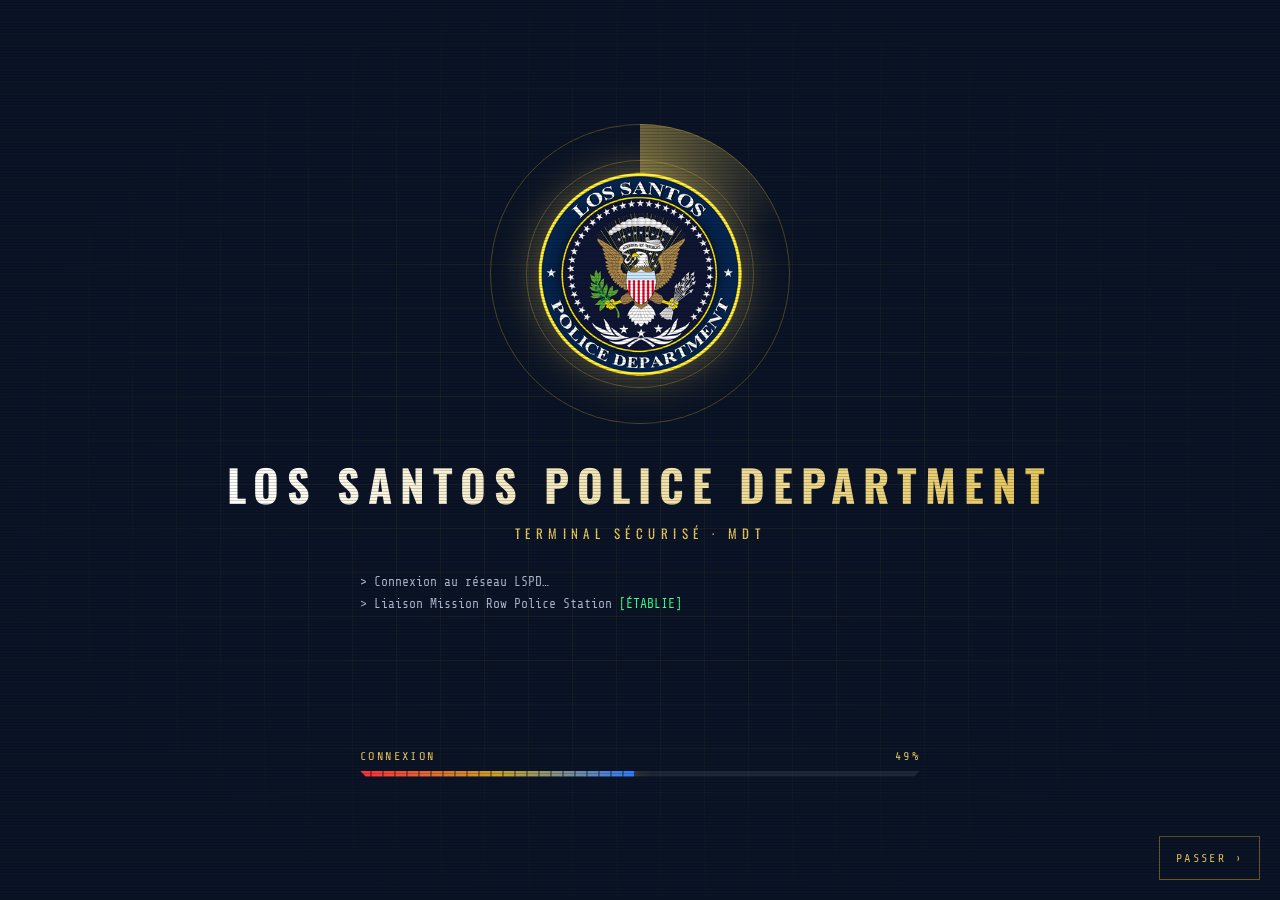
==== index.html @ 1fb8baee "Add files via upload" ====
<!doctype html>
<html lang="fr">
<head>
<meta charset="utf-8">
<meta name="viewport" content="width=device-width, initial-scale=1">
<title>LSPD · Gabriel Hicks</title>
<meta name="description" content="Demande de réintégration au sein du Los Santos Police Department — Gabriel Hicks, matricule 93.">
<link rel="icon" href="[data-uri]">
<link rel="preconnect" href="https://fonts.googleapis.com">
<link rel="preconnect" href="https://fonts.gstatic.com" crossorigin>
<link href="https://fonts.googleapis.com/css2?family=Oswald:wght@400;500;700&family=Share+Tech+Mono&family=Source+Serif+4:wght@400;600&display=swap" rel="stylesheet">
<style>
:root{
  --navy:#0b1426; --navy-2:#14213d; --gold:#c9a227; --gold-2:#e6c75c;
  --red:#ff2d3d; --blue:#2d7bff; --ink:#1c1f26; --paper:#fbfaf6;
  --green:#3dff8a;
}
*{box-sizing:border-box}
html,body{margin:0;height:100%}
body{
  background:var(--navy); color:#e8ecf4; overflow-x:hidden;
  font-family:'Share Tech Mono',ui-monospace,monospace;
}

/* ---------- Gyrophares ---------- */
.lightbar{position:fixed;inset:0;pointer-events:none;z-index:1}
.lightbar::before,.lightbar::after{
  content:"";position:absolute;top:-30vh;width:70vw;height:90vh;border-radius:50%;
  filter:blur(80px);opacity:0;
}
.lightbar::before{left:-25vw;background:var(--red);animation:flashL 1.1s infinite}
.lightbar::after{right:-25vw;background:var(--blue);animation:flashR 1.1s infinite}
@keyframes flashL{0%,8%{opacity:.55}12%,20%{opacity:.05}24%,32%{opacity:.55}36%,100%{opacity:.04}}
@keyframes flashR{0%,48%{opacity:.04}50%,58%{opacity:.55}62%,70%{opacity:.05}74%,82%{opacity:.55}86%,100%{opacity:.04}}
body.ready .lightbar::before,body.ready .lightbar::after{animation-duration:2.6s;filter:blur(120px)}

/* ---------- Grille + scanlines ---------- */
.grid{position:fixed;inset:0;z-index:0;
  background-image:linear-gradient(rgba(201,162,39,.07) 1px,transparent 1px),linear-gradient(90deg,rgba(201,162,39,.07) 1px,transparent 1px);
  background-size:44px 44px;
  mask-image:radial-gradient(ellipse at center,#000 30%,transparent 75%);
  -webkit-mask-image:radial-gradient(ellipse at center,#000 30%,transparent 75%);
}
.scan{position:fixed;inset:0;z-index:50;pointer-events:none;
  background:repeating-linear-gradient(0deg,rgba(0,0,0,.18) 0 1px,transparent 1px 3px);
  mix-blend-mode:multiply}
.scan::after{content:"";position:absolute;left:0;right:0;height:120px;top:-120px;
  background:linear-gradient(180deg,transparent,rgba(230,199,92,.06),transparent);
  animation:sweep 6s linear infinite}
@keyframes sweep{to{top:100%}}

/* ---------- Écran de chargement ---------- */
#loader{position:fixed;inset:0;z-index:10;display:flex;flex-direction:column;align-items:center;justify-content:center;gap:28px;padding:24px;
  transition:opacity .8s ease, transform .8s ease, filter .8s ease}
#loader.out{opacity:0;transform:scale(1.08);filter:blur(8px);pointer-events:none}

.radar{position:relative;width:min(300px,70vw);aspect-ratio:1}
.radar .ring{position:absolute;inset:0;border-radius:50%;border:1px solid rgba(201,162,39,.35)}
.radar .ring:nth-child(2){inset:12%}
.radar .ring:nth-child(3){inset:26%;border-style:dashed;animation:spin 14s linear infinite reverse}
.radar .beam{position:absolute;inset:0;border-radius:50%;
  background:conic-gradient(from 0deg,rgba(230,199,92,.45),rgba(230,199,92,0) 70deg,transparent 360deg);
  animation:spin 2.4s linear infinite}
.radar .ping{position:absolute;inset:18%;border-radius:50%;border:2px solid var(--gold);opacity:0;animation:ping 2.4s ease-out infinite}
.radar img{position:absolute;inset:16%;width:68%;height:68%;object-fit:contain;
  filter:drop-shadow(0 0 22px rgba(230,199,92,.45));animation:breathe 2.4s ease-in-out infinite}
@keyframes spin{to{transform:rotate(360deg)}}
@keyframes ping{0%{transform:scale(.8);opacity:.9}100%{transform:scale(1.5);opacity:0}}
@keyframes breathe{50%{transform:scale(1.04)}}

.title{text-align:center;font-family:Oswald,sans-serif;text-transform:uppercase}
.title h1{margin:0;font-size:clamp(22px,4.4vw,44px);letter-spacing:.18em;font-weight:700;
  background:linear-gradient(90deg,#fff,var(--gold-2),#fff);background-size:200% 100%;
  -webkit-background-clip:text;background-clip:text;color:transparent;animation:shine 3s linear infinite}
.title p{margin:6px 0 0;color:var(--gold-2);letter-spacing:.42em;font-size:clamp(10px,1.6vw,13px)}
@keyframes shine{to{background-position:-200% 0}}

.terminal{width:min(560px,100%);min-height:150px;font-size:13px;line-height:1.7;color:#aab6cc}
.terminal .l{opacity:0;transform:translateX(-6px);animation:lin .3s forwards}
.terminal .ok{color:var(--green)} .terminal .wr{color:var(--gold-2)}
@keyframes lin{to{opacity:1;transform:none}}
.cursor{display:inline-block;width:8px;height:14px;background:var(--gold-2);vertical-align:-2px;animation:blink .9s steps(1) infinite}
@keyframes blink{50%{opacity:0}}

.bar{width:min(560px,100%)}
.bar .meta{display:flex;justify-content:space-between;font-size:12px;letter-spacing:.2em;color:var(--gold-2);margin-bottom:8px}
.bar .track{height:6px;background:rgba(255,255,255,.08);position:relative;overflow:hidden;clip-path:polygon(0 0,100% 0,99% 100%,1% 100%)}
.bar .fill{position:absolute;inset:0 auto 0 0;width:0%;
  background:linear-gradient(90deg,var(--red),var(--gold),var(--blue));box-shadow:0 0 18px var(--gold)}
.bar .fill::after{content:"";position:absolute;inset:0;background:repeating-linear-gradient(90deg,transparent 0 10px,rgba(0,0,0,.35) 10px 12px)}

.granted{position:fixed;inset:0;z-index:20;display:flex;align-items:center;justify-content:center;pointer-events:none;opacity:0}
.granted span{font-family:Oswald,sans-serif;font-weight:700;font-size:clamp(28px,7vw,72px);letter-spacing:.2em;color:var(--green);
  border:3px solid var(--green);padding:.2em .6em;text-shadow:0 0 24px var(--green);box-shadow:0 0 40px rgba(61,255,138,.35),inset 0 0 30px rgba(61,255,138,.2);
  background:rgba(11,20,38,.75)}
.granted.show{animation:grant 1.3s ease forwards}
@keyframes grant{0%{opacity:0;transform:scale(1.4)}15%{opacity:1;transform:scale(1)}20%{opacity:.3}25%,75%{opacity:1}100%{opacity:0;transform:scale(.96)}}

.skip{position:fixed;right:20px;bottom:20px;z-index:30;background:transparent;color:var(--gold-2);border:1px solid rgba(201,162,39,.5);
  font:inherit;font-size:12px;letter-spacing:.2em;padding:10px 16px;cursor:pointer;min-height:44px}
.skip:hover{background:rgba(201,162,39,.12)}
body.ready .skip{display:none}
body.ready .scan{opacity:.15;transition:opacity 1s}

/* ---------- Lettre ---------- */
main{position:relative;z-index:5;min-height:100%;display:none;justify-content:center;padding:56px 16px 72px}
body.ready main{display:flex}
.letter{width:min(794px,100%);background:var(--paper);color:var(--ink);font-family:'Source Serif 4',Georgia,serif;
  box-shadow:0 30px 80px rgba(0,0,0,.6),0 0 0 1px rgba(201,162,39,.4);
  opacity:0;transform:translateY(60px) rotateX(8deg);transform-origin:top center}
body.ready .letter{animation:rise 1.1s cubic-bezier(.2,.8,.2,1) .15s forwards}
@keyframes rise{to{opacity:1;transform:none}}

.head{background:var(--navy-2);color:#fff;padding:24px 40px;display:flex;align-items:center;justify-content:center;gap:24px;
  border-bottom:6px solid var(--gold);position:relative;overflow:hidden;flex-wrap:wrap;text-align:left}
.head::before{content:"";position:absolute;inset:0;background:linear-gradient(110deg,transparent 30%,rgba(230,199,92,.18) 50%,transparent 70%);
  transform:translateX(-100%);animation:gleam 5s ease-in-out 1.4s infinite}
@keyframes gleam{0%{transform:translateX(-100%)}40%,100%{transform:translateX(100%)}}
.head img{width:104px;height:104px;object-fit:contain}
.head h2{margin:0;font-family:Oswald,sans-serif;font-size:clamp(18px,3.4vw,26px);letter-spacing:3px;text-transform:uppercase}
.head small{display:block;margin-top:4px;font-family:Oswald,sans-serif;font-size:13px;letter-spacing:4px;color:var(--gold-2);text-transform:uppercase}

.addr{padding:32px 56px 0;display:flex;justify-content:space-between;gap:24px;flex-wrap:wrap;font-size:13.5px;line-height:1.55}
.addr .r{text-align:right}
.addr b{font-weight:600}
.obj{margin:26px 56px 0;padding:10px 14px;background:#f1ecdb;border-top:2px solid var(--gold);font-size:14.5px}
.obj span{font-family:Oswald,sans-serif;font-weight:700;letter-spacing:1px;text-transform:uppercase;color:var(--navy-2)}
.body{padding:22px 56px 0;font-size:15px;line-height:1.68;text-align:justify}
.body p{margin:0 0 12px;opacity:0;transform:translateY(10px)}
body.ready .body p{animation:lin2 .6s ease forwards}
@keyframes lin2{to{opacity:1;transform:none}}
.sign{padding:20px 56px 32px;display:flex;justify-content:flex-end}
.sign div{display:flex;flex-direction:column;align-items:flex-end;gap:4px;font-size:14px}
.sign .line{width:220px;height:40px;border-bottom:1px solid var(--ink)}
.sign .sig{font-family:'Source Serif 4',serif;font-style:italic;font-size:26px;color:var(--navy-2);margin-top:-36px;height:36px;
  clip-path:inset(0 100% 0 0)}
body.ready .sign .sig{animation:write 1.6s ease 3.2s forwards}
@keyframes write{to{clip-path:inset(0 0 0 0)}}
.sign em{font-style:normal;font-size:12.5px;color:#4a4f5a}
.foot{background:var(--navy-2);color:var(--gold-2);padding:12px;text-align:center;font-family:Oswald,sans-serif;font-size:12px;letter-spacing:4px;text-transform:uppercase}

.replay{position:fixed;left:20px;bottom:20px;z-index:30;display:none;background:rgba(11,20,38,.8);color:var(--gold-2);border:1px solid rgba(201,162,39,.5);
  font:inherit;font-size:12px;letter-spacing:.2em;padding:10px 16px;cursor:pointer;min-height:44px}
body.ready .replay{display:block}
.replay:hover{background:rgba(201,162,39,.12)}

@media (max-width:600px){
  .addr,.body{padding-left:22px;padding-right:22px}
  .obj{margin-left:22px;margin-right:22px}
  .sign{padding:20px 22px 28px}
  .addr .r{text-align:left}
  .body{text-align:left}
}
@media print{
  .lightbar,.grid,.scan,#loader,.granted,.skip,.replay{display:none!important}
  body{background:#fff} main{display:flex!important;padding:0}
  .letter{opacity:1!important;transform:none!important;box-shadow:none;animation:none!important}
  .body p{opacity:1!important;transform:none!important}
  .sign .sig{clip-path:none!important}
}
@media (prefers-reduced-motion:reduce){
  *,*::before,*::after{animation-duration:.01ms!important;animation-iteration-count:1!important;transition:none!important}
}
</style>
</head>
<body>
<div class="grid" aria-hidden="true"></div>
<div class="lightbar" aria-hidden="true"></div>
<div class="scan" aria-hidden="true"></div>

<section id="loader" aria-label="Chargement">
  <div class="radar" aria-hidden="true">
    <div class="ring"></div><div class="ring"></div><div class="ring"></div>
    <div class="beam"></div><div class="ping"></div>
    <img src="[data-uri]" alt="">
  </div>
  <div class="title">
    <h1>Los Santos Police Department</h1>
    <p>Terminal sécurisé · MDT</p>
  </div>
  <div class="terminal" id="term" aria-live="polite"></div>
  <div class="bar">
    <div class="meta"><span id="stage">INITIALISATION</span><span id="pct">0%</span></div>
    <div class="track"><div class="fill" id="fill"></div></div>
  </div>
</section>

<div class="granted" id="granted" aria-hidden="true"><span>ACCÈS AUTORISÉ</span></div>
<button class="skip" id="skip" type="button">PASSER ›</button>
<button class="replay" id="replay" type="button">↻ REJOUER</button>

<main>
  <article class="letter">
    <header class="head">
      <img src="[data-uri]" alt="Logo du LSPD">
      <div>
        <h2>Los Santos Police Department</h2>
        <small>Demande de réintégration · Service actif</small>
      </div>
    </header>

    <div class="addr">
      <div>
        <b>Ex-Lieutenant Gabriel Hicks</b><br>
        Los Santos Police Department<br>
        Matricule : 93
      </div>
      <div class="r">
        <b>À l'attention du Chief 75</b><br>
        et du Commandement du LSPD<br>
        Mission Row Police Station<br>
        Los Santos, le 26 octobre 2026
      </div>
    </div>

    <div class="obj"><span>Objet :</span> Demande de réintégration au sein du Los Santos Police Department</div>

    <div class="body">
      <p>Monsieur le Chief,</p>
      <p>Par la présente, je sollicite ma réintégration au sein du Los Santos Police Department afin de reprendre du service actif.</p>
      <p>Avant de rejoindre la San Andreas Highway Patrol, j'ai servi au LSPD aux côtés de l'ancien Commander 92 Tony Bertuccelli, lui aussi ancien agent de vos rangs, et de l'Ex-Lieutenant et actuel Sergent-Chef 71 Alex Viren. Nous formions alors un sacré trio sur le terrain, et c'est au sein de cette maison que j'ai appris les fondamentaux du métier : la rigueur, la discipline et le sens du service envers les citoyens de Los Santos.</p>
      <p>J'ai ensuite poursuivi ma carrière à la SAHP, où j'ai occupé le grade de First-Sergeant, puis celui de Lieutenant. Vous-même Chief, ainsi que le Capitaine 42, m'avez connu à ces deux postes et avez pu constater mon engagement, ma loyauté et ma manière de servir.</p>
      <p>Aujourd'hui, je souhaite retrouver ma place au sein du LSPD. Je ne demande pas à rejoindre les Haut-Gradés ni la Supervision. J'estime en revanche avoir conservé les connaissances et l'expérience d'un Officer III, ou à défaut d'un Officer II. Je laisse bien entendu au Commandement le soin d'en juger, que ce soit par le biais d'un entretien si vous le souhaitez, ou simplement à travers la présente lettre.</p>
      <p>Je me tiens à votre entière disposition pour toute rencontre ou évaluation, et suis prêt à reprendre le service dès que vous le jugerez opportun.</p>
      <p>Je vous prie d'agréer, Monsieur le Chief, l'expression de mon profond respect.</p>
    </div>

    <div class="sign"><div>
      <span class="line"></span>
      <span class="sig">Gabriel Hicks</span>
      <b>Gabriel Hicks</b>
      <em>Ex-Agent du Los Santos Police Department</em>
    </div></div>

    <footer class="foot">Obey &amp; Survive</footer>
  </article>
</main>

<script>
(function(){
  var lines = [
    ['> Connexion au réseau LSPD…',''],
    ['> Liaison Mission Row Police Station','ok','ÉTABLIE'],
    ['> Identification : HICKS, Gabriel',''],
    ['> Matricule 93','ok','RECONNU'],
    ['> Dossier SAHP — Lieutenant (ex.)','wr','TRANSFÉRÉ'],
    ['> Vérification habilitation Officer II / III','ok','VALIDÉE'],
    ['> Déchiffrement de la demande de réintégration…','']
  ];
  var stages = ['INITIALISATION','CONNEXION','AUTHENTIFICATION','VÉRIFICATION','TRANSFERT DOSSIER','HABILITATION','DÉCHIFFREMENT'];
  var term = document.getElementById('term'), fill = document.getElementById('fill'),
      pct = document.getElementById('pct'), stage = document.getElementById('stage'),
      granted = document.getElementById('granted'), loader = document.getElementById('loader');
  var timers = [], done = false, total = 5200;

  function reveal(){
    if(done) return; done = true;
    timers.forEach(clearTimeout); timers = [];
    fill.style.width = '100%'; pct.textContent = '100%'; stage.textContent = 'TERMINÉ';
    granted.classList.add('show');
    setTimeout(function(){ loader.classList.add('out'); document.body.classList.add('ready');
      var ps = document.querySelectorAll('.body p');
      for(var i=0;i<ps.length;i++) ps[i].style.animationDelay = (1.1 + i*0.22)+'s';
    }, 900);
  }

  function run(){
    done = false; term.innerHTML = ''; fill.style.width = '0%';
    granted.classList.remove('show'); loader.classList.remove('out'); document.body.classList.remove('ready');
    var step = total / (lines.length + 1);
    lines.forEach(function(l,i){
      timers.push(setTimeout(function(){
        var d = document.createElement('div'); d.className = 'l';
        d.textContent = l[0] + (l[2] ? ' ' : '');
        if(l[2]){ var s = document.createElement('span'); s.className = l[1]; s.textContent = '[' + l[2] + ']'; d.appendChild(s); }
        term.appendChild(d); stage.textContent = stages[i];
      }, 250 + i*step));
    });
    var start = performance.now();
    (function tick(now){
      if(done) return;
      var p = Math.min(1,(now-start)/total), e = 1 - Math.pow(1-p,2.2);
      var v = Math.floor(e*100);
      fill.style.width = v + '%'; pct.textContent = v + '%';
      if(p < 1) requestAnimationFrame(tick); else reveal();
    })(start);
  }

  document.getElementById('skip').addEventListener('click', reveal);
  document.getElementById('replay').addEventListener('click', function(){ window.scrollTo(0,0); run(); });
  if(window.matchMedia && window.matchMedia('(prefers-reduced-motion: reduce)').matches){ total = 800; }
  run();
})();
</script>
</body>
</html>
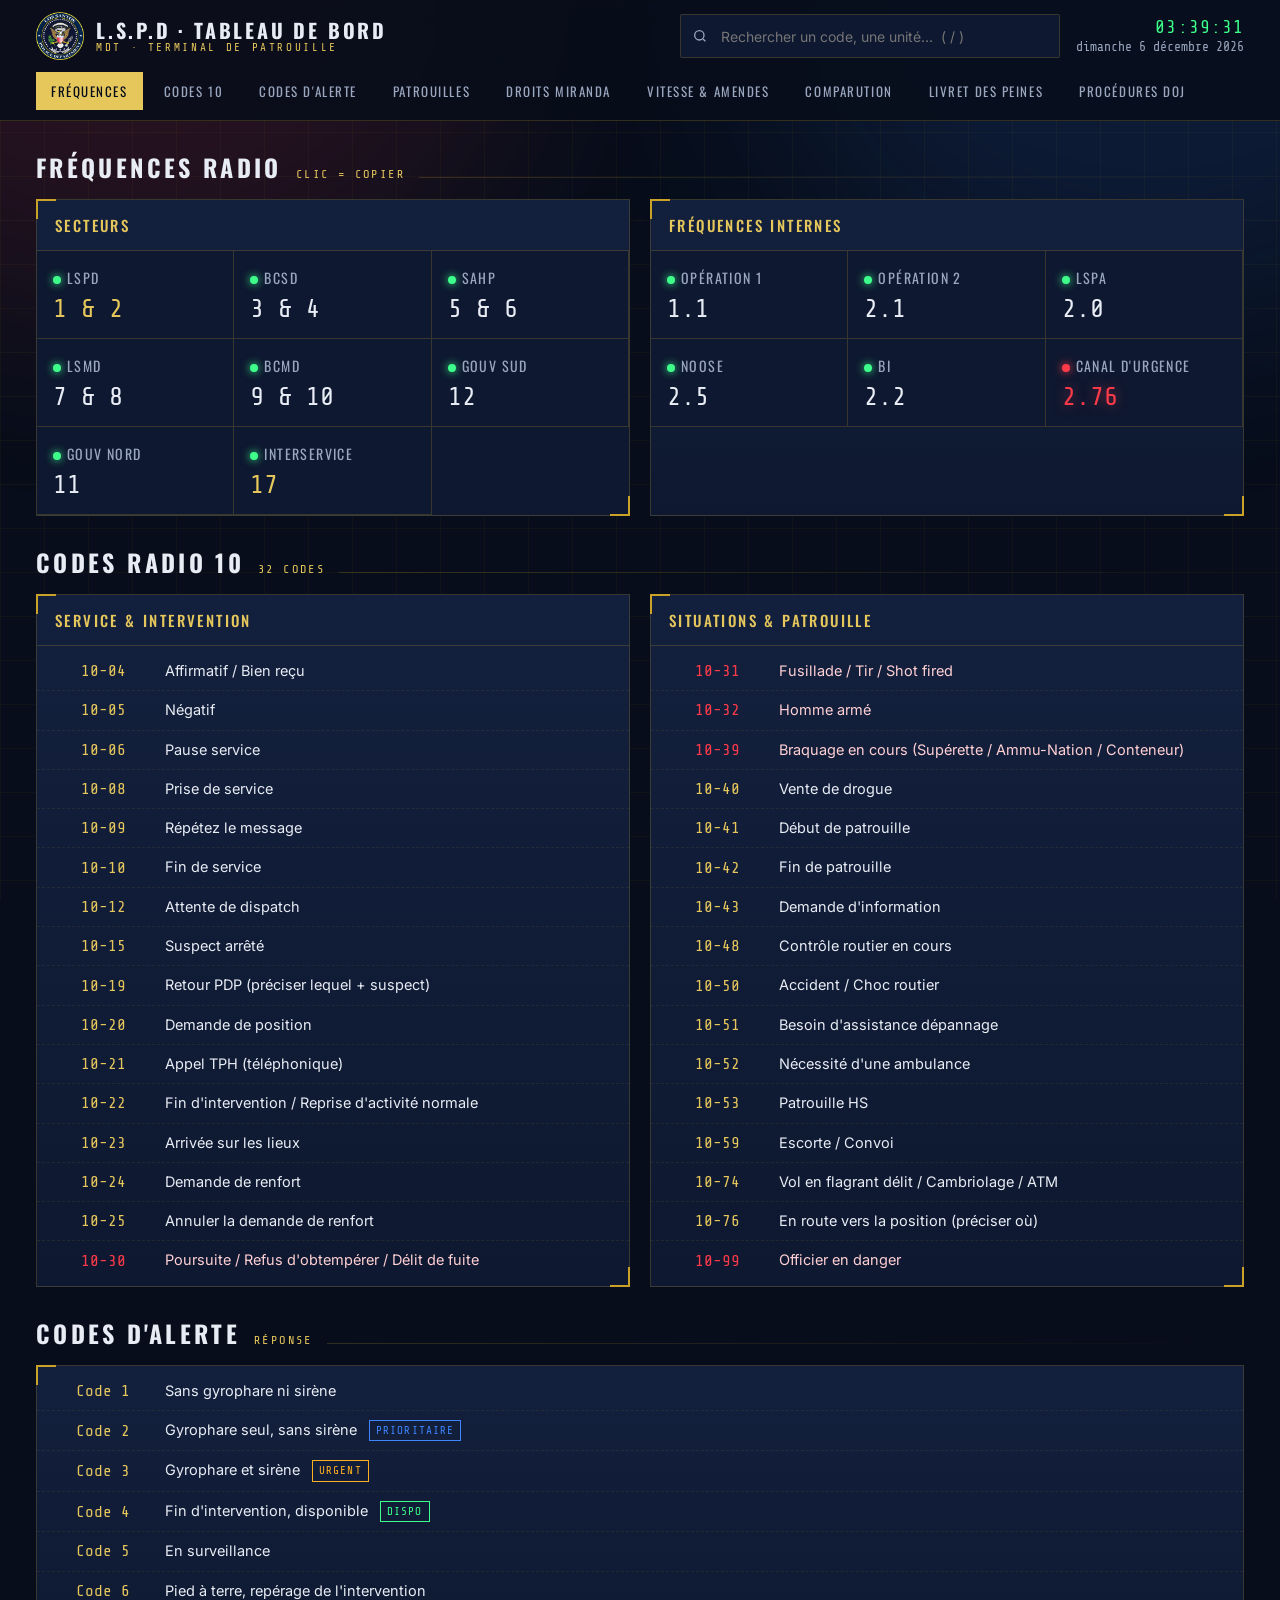
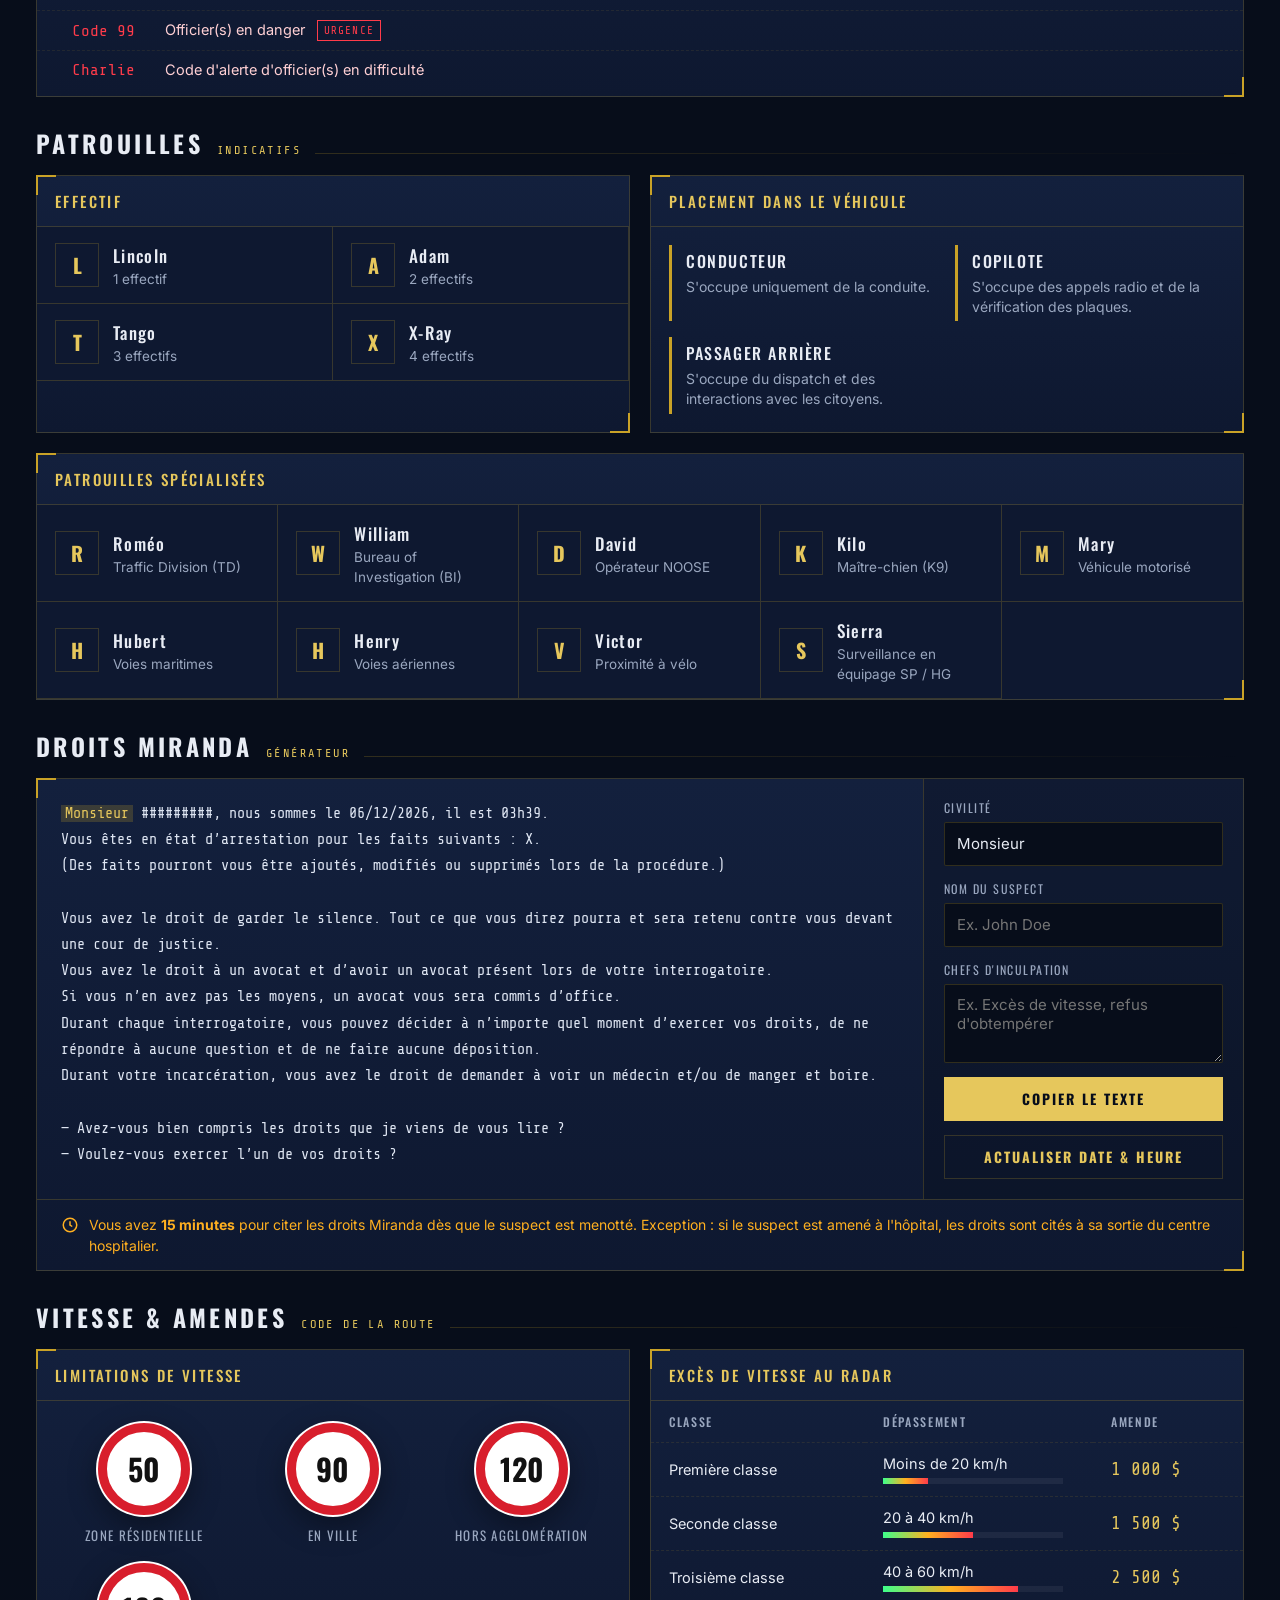
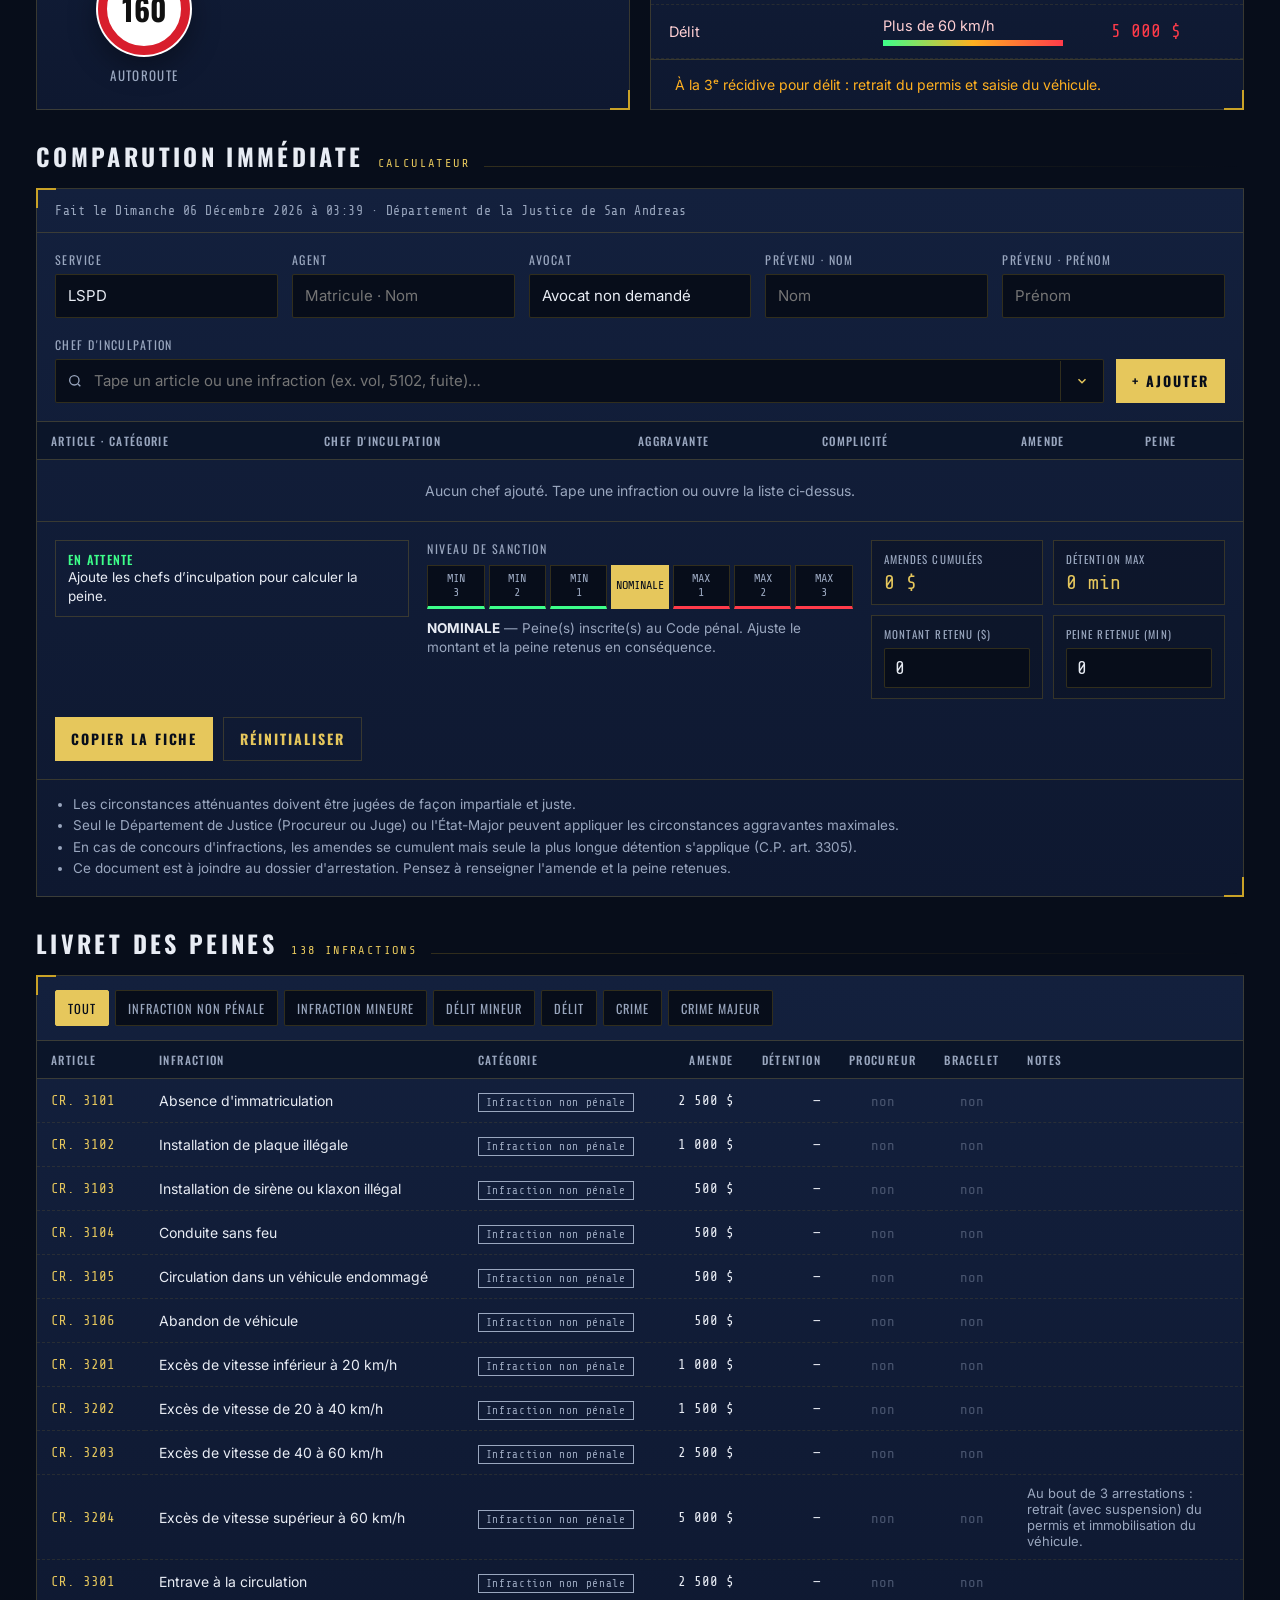
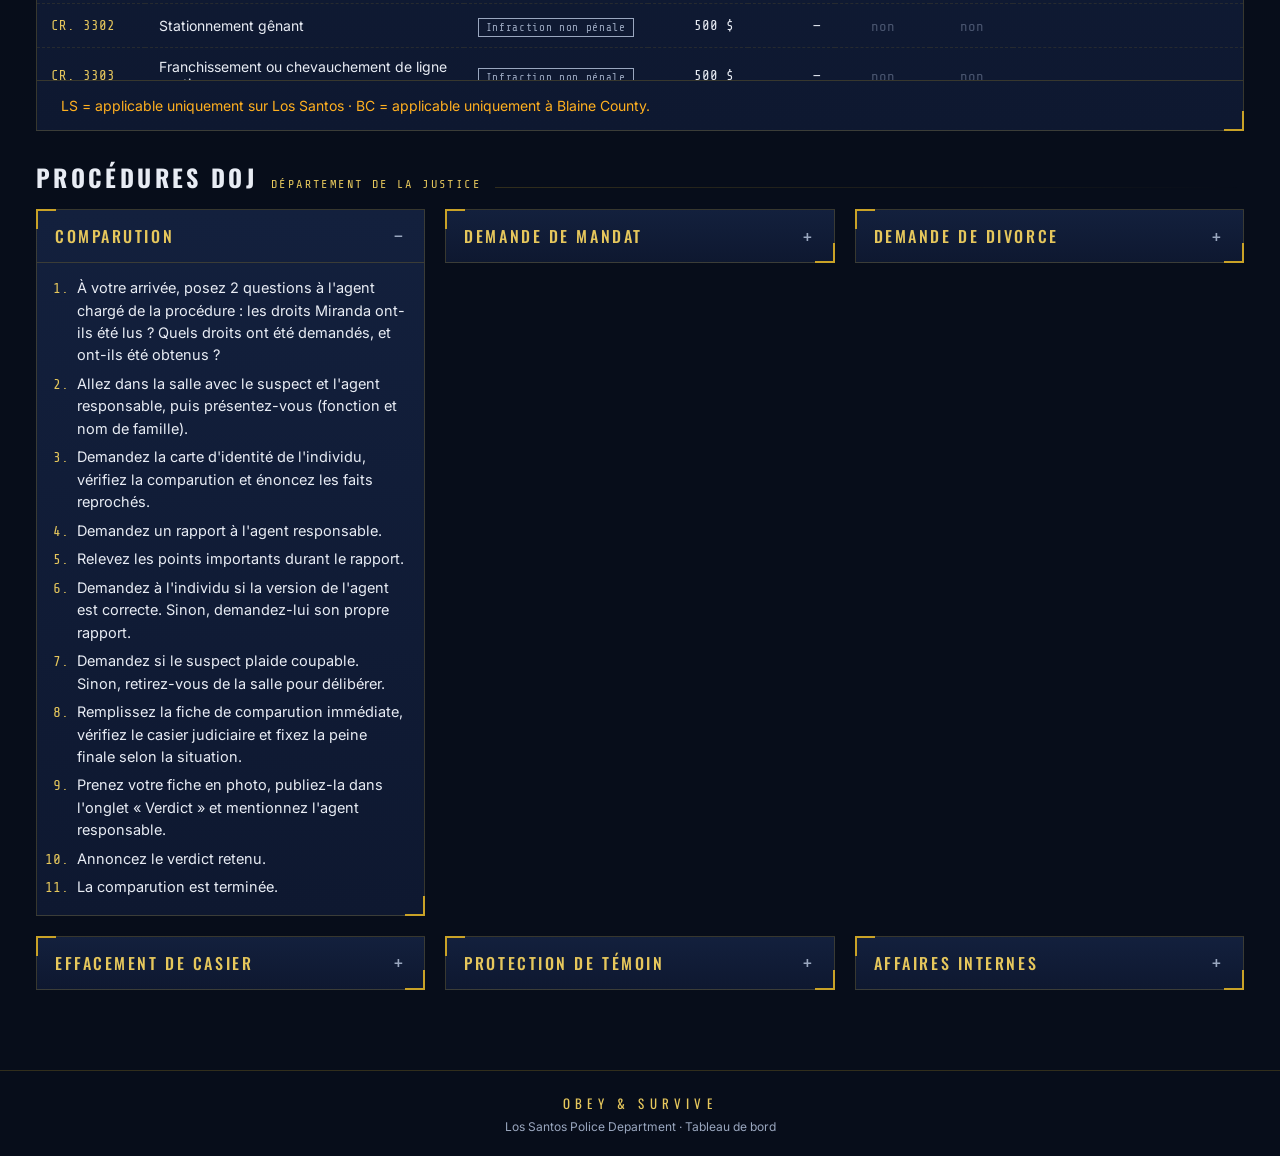
==== commit 96454ea7: "Add files via upload" ====
--- a/index.html
+++ b/index.html
@@ -3,293 +3,1090 @@
 <head>
 <meta charset="utf-8">
 <meta name="viewport" content="width=device-width, initial-scale=1">
-<title>LSPD · Gabriel Hicks</title>
-<meta name="description" content="Demande de réintégration au sein du Los Santos Police Department — Gabriel Hicks, matricule 93.">
+<title>L.S.P.D · Tableau de bord</title>
+<meta name="description" content="Tableau de bord du Los Santos Police Department : fréquences, codes radio, patrouilles, droits Miranda et barème routier.">
 <link rel="icon" href="[data-uri]">
 <link rel="preconnect" href="https://fonts.googleapis.com">
 <link rel="preconnect" href="https://fonts.gstatic.com" crossorigin>
-<link href="https://fonts.googleapis.com/css2?family=Oswald:wght@400;500;700&family=Share+Tech+Mono&family=Source+Serif+4:wght@400;600&display=swap" rel="stylesheet">
+<link href="https://fonts.googleapis.com/css2?family=Oswald:wght@400;500;700&family=Share+Tech+Mono&family=Inter:wght@400;500;600&display=swap" rel="stylesheet">
 <style>
 :root{
-  --navy:#0b1426; --navy-2:#14213d; --gold:#c9a227; --gold-2:#e6c75c;
-  --red:#ff2d3d; --blue:#2d7bff; --ink:#1c1f26; --paper:#fbfaf6;
-  --green:#3dff8a;
+  --bg:#070d1a; --panel:#0e1830; --panel-2:#13203d; --line:rgba(201,162,39,.22);
+  --gold:#c9a227; --gold-2:#e6c75c; --text:#e8ecf4; --muted:#9aa7bf;
+  --red:#ff3b4a; --blue:#3d86ff; --green:#3dff8a; --amber:#ffb020;
 }
 *{box-sizing:border-box}
-html,body{margin:0;height:100%}
-body{
-  background:var(--navy); color:#e8ecf4; overflow-x:hidden;
-  font-family:'Share Tech Mono',ui-monospace,monospace;
-}
-
-/* ---------- Gyrophares ---------- */
-.lightbar{position:fixed;inset:0;pointer-events:none;z-index:1}
-.lightbar::before,.lightbar::after{
-  content:"";position:absolute;top:-30vh;width:70vw;height:90vh;border-radius:50%;
-  filter:blur(80px);opacity:0;
-}
-.lightbar::before{left:-25vw;background:var(--red);animation:flashL 1.1s infinite}
-.lightbar::after{right:-25vw;background:var(--blue);animation:flashR 1.1s infinite}
-@keyframes flashL{0%,8%{opacity:.55}12%,20%{opacity:.05}24%,32%{opacity:.55}36%,100%{opacity:.04}}
-@keyframes flashR{0%,48%{opacity:.04}50%,58%{opacity:.55}62%,70%{opacity:.05}74%,82%{opacity:.55}86%,100%{opacity:.04}}
-body.ready .lightbar::before,body.ready .lightbar::after{animation-duration:2.6s;filter:blur(120px)}
-
-/* ---------- Grille + scanlines ---------- */
-.grid{position:fixed;inset:0;z-index:0;
-  background-image:linear-gradient(rgba(201,162,39,.07) 1px,transparent 1px),linear-gradient(90deg,rgba(201,162,39,.07) 1px,transparent 1px);
-  background-size:44px 44px;
-  mask-image:radial-gradient(ellipse at center,#000 30%,transparent 75%);
-  -webkit-mask-image:radial-gradient(ellipse at center,#000 30%,transparent 75%);
-}
-.scan{position:fixed;inset:0;z-index:50;pointer-events:none;
-  background:repeating-linear-gradient(0deg,rgba(0,0,0,.18) 0 1px,transparent 1px 3px);
-  mix-blend-mode:multiply}
-.scan::after{content:"";position:absolute;left:0;right:0;height:120px;top:-120px;
-  background:linear-gradient(180deg,transparent,rgba(230,199,92,.06),transparent);
-  animation:sweep 6s linear infinite}
-@keyframes sweep{to{top:100%}}
-
-/* ---------- Écran de chargement ---------- */
-#loader{position:fixed;inset:0;z-index:10;display:flex;flex-direction:column;align-items:center;justify-content:center;gap:28px;padding:24px;
-  transition:opacity .8s ease, transform .8s ease, filter .8s ease}
-#loader.out{opacity:0;transform:scale(1.08);filter:blur(8px);pointer-events:none}
-
-.radar{position:relative;width:min(300px,70vw);aspect-ratio:1}
-.radar .ring{position:absolute;inset:0;border-radius:50%;border:1px solid rgba(201,162,39,.35)}
-.radar .ring:nth-child(2){inset:12%}
-.radar .ring:nth-child(3){inset:26%;border-style:dashed;animation:spin 14s linear infinite reverse}
-.radar .beam{position:absolute;inset:0;border-radius:50%;
-  background:conic-gradient(from 0deg,rgba(230,199,92,.45),rgba(230,199,92,0) 70deg,transparent 360deg);
-  animation:spin 2.4s linear infinite}
-.radar .ping{position:absolute;inset:18%;border-radius:50%;border:2px solid var(--gold);opacity:0;animation:ping 2.4s ease-out infinite}
-.radar img{position:absolute;inset:16%;width:68%;height:68%;object-fit:contain;
-  filter:drop-shadow(0 0 22px rgba(230,199,92,.45));animation:breathe 2.4s ease-in-out infinite}
+html{scroll-behavior:smooth;scroll-padding-top:150px}
+body{margin:0;background:var(--bg);color:var(--text);font-family:Inter,system-ui,sans-serif;overflow-x:hidden}
+body::before{content:"";position:fixed;inset:0;z-index:-2;
+  background-image:linear-gradient(rgba(201,162,39,.05) 1px,transparent 1px),linear-gradient(90deg,rgba(201,162,39,.05) 1px,transparent 1px);
+  background-size:44px 44px}
+.glow{position:fixed;inset:0;z-index:-1;pointer-events:none}
+.glow::before,.glow::after{content:"";position:absolute;top:-35vh;width:60vw;height:70vh;border-radius:50%;filter:blur(110px);opacity:.12}
+.glow::before{left:-20vw;background:var(--red);animation:pulseL 2.6s infinite}
+.glow::after{right:-20vw;background:var(--blue);animation:pulseR 2.6s infinite}
+@keyframes pulseL{0%,40%{opacity:.2}50%,100%{opacity:.05}}
+@keyframes pulseR{0%,40%{opacity:.05}50%,100%{opacity:.2}}
+.mono{font-family:'Share Tech Mono',ui-monospace,monospace}
+
+/* Loader */
+#boot{position:fixed;inset:0;z-index:100;background:var(--bg);display:flex;flex-direction:column;align-items:center;justify-content:center;gap:22px;transition:opacity .7s,filter .7s}
+#boot.out{opacity:0;filter:blur(8px);pointer-events:none}
+.radar{position:relative;width:min(220px,55vw);aspect-ratio:1}
+.radar i{position:absolute;inset:0;border-radius:50%;border:1px solid rgba(201,162,39,.35)}
+.radar i:nth-child(2){inset:14%;border-style:dashed;animation:spin 10s linear infinite reverse}
+.radar b{position:absolute;inset:0;border-radius:50%;background:conic-gradient(rgba(230,199,92,.45),transparent 70deg);animation:spin 1.8s linear infinite}
+.radar img{position:absolute;inset:15%;width:70%;height:70%;object-fit:contain;filter:drop-shadow(0 0 20px rgba(230,199,92,.5))}
 @keyframes spin{to{transform:rotate(360deg)}}
-@keyframes ping{0%{transform:scale(.8);opacity:.9}100%{transform:scale(1.5);opacity:0}}
-@keyframes breathe{50%{transform:scale(1.04)}}
-
-.title{text-align:center;font-family:Oswald,sans-serif;text-transform:uppercase}
-.title h1{margin:0;font-size:clamp(22px,4.4vw,44px);letter-spacing:.18em;font-weight:700;
-  background:linear-gradient(90deg,#fff,var(--gold-2),#fff);background-size:200% 100%;
-  -webkit-background-clip:text;background-clip:text;color:transparent;animation:shine 3s linear infinite}
-.title p{margin:6px 0 0;color:var(--gold-2);letter-spacing:.42em;font-size:clamp(10px,1.6vw,13px)}
-@keyframes shine{to{background-position:-200% 0}}
-
-.terminal{width:min(560px,100%);min-height:150px;font-size:13px;line-height:1.7;color:#aab6cc}
-.terminal .l{opacity:0;transform:translateX(-6px);animation:lin .3s forwards}
-.terminal .ok{color:var(--green)} .terminal .wr{color:var(--gold-2)}
-@keyframes lin{to{opacity:1;transform:none}}
-.cursor{display:inline-block;width:8px;height:14px;background:var(--gold-2);vertical-align:-2px;animation:blink .9s steps(1) infinite}
-@keyframes blink{50%{opacity:0}}
-
-.bar{width:min(560px,100%)}
-.bar .meta{display:flex;justify-content:space-between;font-size:12px;letter-spacing:.2em;color:var(--gold-2);margin-bottom:8px}
-.bar .track{height:6px;background:rgba(255,255,255,.08);position:relative;overflow:hidden;clip-path:polygon(0 0,100% 0,99% 100%,1% 100%)}
-.bar .fill{position:absolute;inset:0 auto 0 0;width:0%;
-  background:linear-gradient(90deg,var(--red),var(--gold),var(--blue));box-shadow:0 0 18px var(--gold)}
-.bar .fill::after{content:"";position:absolute;inset:0;background:repeating-linear-gradient(90deg,transparent 0 10px,rgba(0,0,0,.35) 10px 12px)}
-
-.granted{position:fixed;inset:0;z-index:20;display:flex;align-items:center;justify-content:center;pointer-events:none;opacity:0}
-.granted span{font-family:Oswald,sans-serif;font-weight:700;font-size:clamp(28px,7vw,72px);letter-spacing:.2em;color:var(--green);
-  border:3px solid var(--green);padding:.2em .6em;text-shadow:0 0 24px var(--green);box-shadow:0 0 40px rgba(61,255,138,.35),inset 0 0 30px rgba(61,255,138,.2);
-  background:rgba(11,20,38,.75)}
-.granted.show{animation:grant 1.3s ease forwards}
-@keyframes grant{0%{opacity:0;transform:scale(1.4)}15%{opacity:1;transform:scale(1)}20%{opacity:.3}25%,75%{opacity:1}100%{opacity:0;transform:scale(.96)}}
-
-.skip{position:fixed;right:20px;bottom:20px;z-index:30;background:transparent;color:var(--gold-2);border:1px solid rgba(201,162,39,.5);
-  font:inherit;font-size:12px;letter-spacing:.2em;padding:10px 16px;cursor:pointer;min-height:44px}
-.skip:hover{background:rgba(201,162,39,.12)}
-body.ready .skip{display:none}
-body.ready .scan{opacity:.15;transition:opacity 1s}
-
-/* ---------- Lettre ---------- */
-main{position:relative;z-index:5;min-height:100%;display:none;justify-content:center;padding:56px 16px 72px}
-body.ready main{display:flex}
-.letter{width:min(794px,100%);background:var(--paper);color:var(--ink);font-family:'Source Serif 4',Georgia,serif;
-  box-shadow:0 30px 80px rgba(0,0,0,.6),0 0 0 1px rgba(201,162,39,.4);
-  opacity:0;transform:translateY(60px) rotateX(8deg);transform-origin:top center}
-body.ready .letter{animation:rise 1.1s cubic-bezier(.2,.8,.2,1) .15s forwards}
-@keyframes rise{to{opacity:1;transform:none}}
-
-.head{background:var(--navy-2);color:#fff;padding:24px 40px;display:flex;align-items:center;justify-content:center;gap:24px;
-  border-bottom:6px solid var(--gold);position:relative;overflow:hidden;flex-wrap:wrap;text-align:left}
-.head::before{content:"";position:absolute;inset:0;background:linear-gradient(110deg,transparent 30%,rgba(230,199,92,.18) 50%,transparent 70%);
-  transform:translateX(-100%);animation:gleam 5s ease-in-out 1.4s infinite}
-@keyframes gleam{0%{transform:translateX(-100%)}40%,100%{transform:translateX(100%)}}
-.head img{width:104px;height:104px;object-fit:contain}
-.head h2{margin:0;font-family:Oswald,sans-serif;font-size:clamp(18px,3.4vw,26px);letter-spacing:3px;text-transform:uppercase}
-.head small{display:block;margin-top:4px;font-family:Oswald,sans-serif;font-size:13px;letter-spacing:4px;color:var(--gold-2);text-transform:uppercase}
-
-.addr{padding:32px 56px 0;display:flex;justify-content:space-between;gap:24px;flex-wrap:wrap;font-size:13.5px;line-height:1.55}
-.addr .r{text-align:right}
-.addr b{font-weight:600}
-.obj{margin:26px 56px 0;padding:10px 14px;background:#f1ecdb;border-top:2px solid var(--gold);font-size:14.5px}
-.obj span{font-family:Oswald,sans-serif;font-weight:700;letter-spacing:1px;text-transform:uppercase;color:var(--navy-2)}
-.body{padding:22px 56px 0;font-size:15px;line-height:1.68;text-align:justify}
-.body p{margin:0 0 12px;opacity:0;transform:translateY(10px)}
-body.ready .body p{animation:lin2 .6s ease forwards}
-@keyframes lin2{to{opacity:1;transform:none}}
-.sign{padding:20px 56px 32px;display:flex;justify-content:flex-end}
-.sign div{display:flex;flex-direction:column;align-items:flex-end;gap:4px;font-size:14px}
-.sign .line{width:220px;height:40px;border-bottom:1px solid var(--ink)}
-.sign .sig{font-family:'Source Serif 4',serif;font-style:italic;font-size:26px;color:var(--navy-2);margin-top:-36px;height:36px;
-  clip-path:inset(0 100% 0 0)}
-body.ready .sign .sig{animation:write 1.6s ease 3.2s forwards}
-@keyframes write{to{clip-path:inset(0 0 0 0)}}
-.sign em{font-style:normal;font-size:12.5px;color:#4a4f5a}
-.foot{background:var(--navy-2);color:var(--gold-2);padding:12px;text-align:center;font-family:Oswald,sans-serif;font-size:12px;letter-spacing:4px;text-transform:uppercase}
-
-.replay{position:fixed;left:20px;bottom:20px;z-index:30;display:none;background:rgba(11,20,38,.8);color:var(--gold-2);border:1px solid rgba(201,162,39,.5);
-  font:inherit;font-size:12px;letter-spacing:.2em;padding:10px 16px;cursor:pointer;min-height:44px}
-body.ready .replay{display:block}
-.replay:hover{background:rgba(201,162,39,.12)}
+#boot .msg{font-family:'Share Tech Mono',monospace;color:var(--gold-2);letter-spacing:.3em;font-size:13px}
+#boot .track{width:min(360px,80vw);height:4px;background:rgba(255,255,255,.08);overflow:hidden}
+#boot .fill{height:100%;width:0;background:linear-gradient(90deg,var(--red),var(--gold),var(--blue));box-shadow:0 0 14px var(--gold);animation:load 1.6s ease-out forwards}
+@keyframes load{to{width:100%}}
+
+/* Header */
+header.top{position:sticky;top:0;z-index:20;background:rgba(7,13,26,.86);backdrop-filter:blur(12px);-webkit-backdrop-filter:blur(12px);border-bottom:1px solid var(--line)}
+.bar{max-width:1240px;margin:0 auto;padding:12px 16px;display:flex;align-items:center;gap:16px;flex-wrap:wrap}
+.brand{display:flex;align-items:center;gap:12px;text-decoration:none;color:var(--text);margin-right:auto}
+.brand img{width:48px;height:48px;object-fit:contain}
+.brand h1{margin:0;font-family:Oswald,sans-serif;font-size:20px;letter-spacing:.14em;text-transform:uppercase;line-height:1.1}
+.brand small{display:block;font-family:'Share Tech Mono',monospace;color:var(--gold-2);font-size:11px;letter-spacing:.24em}
+.clock{font-family:'Share Tech Mono',monospace;color:var(--muted);font-size:13px;text-align:right;line-height:1.3}
+.clock strong{color:var(--green);font-size:18px;font-weight:400;letter-spacing:.06em}
+.search{position:relative;flex:1 1 260px;max-width:380px}
+.search input{width:100%;min-height:44px;padding:10px 14px 10px 40px;background:var(--panel);border:1px solid var(--line);color:var(--text);font:inherit;font-size:14px;border-radius:2px;outline:none}
+.search input:focus{border-color:var(--gold);box-shadow:0 0 0 3px rgba(201,162,39,.18)}
+.search svg{position:absolute;left:12px;top:50%;transform:translateY(-50%);color:var(--muted)}
+nav.tabs{max-width:1240px;margin:0 auto;padding:0 16px 10px;display:flex;gap:6px;overflow-x:auto;scrollbar-width:none}
+nav.tabs::-webkit-scrollbar{display:none}
+nav.tabs a{flex:none;font-family:Oswald,sans-serif;text-transform:uppercase;letter-spacing:.12em;font-size:13px;color:var(--muted);text-decoration:none;padding:8px 14px;border:1px solid transparent;min-height:36px;display:flex;align-items:center}
+nav.tabs a:hover{color:var(--text);border-color:var(--line)}
+nav.tabs a.on{color:var(--bg);background:var(--gold-2)}
+
+main{max-width:1240px;margin:0 auto;padding:28px 16px 80px;display:grid;gap:28px}
+section{scroll-margin-top:150px}
+.sec-h{display:flex;align-items:baseline;gap:14px;margin:0 0 14px}
+.sec-h h2{margin:0;font-family:Oswald,sans-serif;font-size:24px;letter-spacing:.14em;text-transform:uppercase}
+.sec-h span{font-family:'Share Tech Mono',monospace;color:var(--gold-2);font-size:12px;letter-spacing:.2em}
+.sec-h::after{content:"";flex:1;height:1px;background:linear-gradient(90deg,var(--line),transparent)}
+
+.panel{background:linear-gradient(180deg,var(--panel-2),var(--panel));border:1px solid var(--line);position:relative}
+.panel::before{content:"";position:absolute;top:-1px;left:-1px;width:18px;height:18px;border-top:2px solid var(--gold);border-left:2px solid var(--gold)}
+.panel::after{content:"";position:absolute;bottom:-1px;right:-1px;width:18px;height:18px;border-bottom:2px solid var(--gold);border-right:2px solid var(--gold)}
+.panel h3{margin:0;padding:14px 18px;font-family:Oswald,sans-serif;font-weight:500;font-size:15px;letter-spacing:.16em;text-transform:uppercase;color:var(--gold-2);border-bottom:1px solid var(--line)}
+.grid2{display:grid;grid-template-columns:repeat(auto-fit,minmax(min(100%,380px),1fr));gap:20px}
+
+/* Frequencies */
+.freqs{display:grid;grid-template-columns:repeat(auto-fill,minmax(150px,1fr));gap:0;background:var(--panel)}
+.freq{box-shadow:inset -1px -1px 0 var(--line);background:var(--panel);padding:16px;display:flex;flex-direction:column;gap:6px;cursor:pointer;border:0;color:inherit;text-align:left;font:inherit;transition:background .2s}
+.freq:hover{background:#18284b}
+.freq .n{font-family:Oswald,sans-serif;letter-spacing:.1em;text-transform:uppercase;font-size:14px;color:var(--muted)}
+.freq .v{font-family:'Share Tech Mono',monospace;font-size:26px;color:var(--text)}
+.freq.hl .v{color:var(--gold-2)}
+.freq.urg .v{color:var(--red);text-shadow:0 0 12px rgba(255,59,74,.5)}
+.freq .dot{width:8px;height:8px;border-radius:50%;background:var(--green);box-shadow:0 0 8px var(--green);display:inline-block;margin-right:6px;animation:blink 1.6s infinite}
+.freq.urg .dot{background:var(--red);box-shadow:0 0 8px var(--red);animation-duration:.6s}
+@keyframes blink{50%{opacity:.25}}
+
+/* Code lists */
+.rows{list-style:none;margin:0;padding:6px 0}
+.rows li{display:grid;grid-template-columns:96px 1fr;gap:14px;align-items:center;padding:9px 18px;border-bottom:1px dashed rgba(201,162,39,.1);cursor:pointer;transition:background .15s}
+.rows li:last-child{border-bottom:0}
+.rows li:hover{background:rgba(201,162,39,.07)}
+.rows .c{font-family:'Share Tech Mono',monospace;font-size:16px;color:var(--gold-2)}
+.rows .d{font-size:14.5px;line-height:1.4}
+.rows li.danger .c{color:var(--red)}
+.rows li.danger .d{color:#ffd0d4}
+.rows li.hidden{display:none}
+.tag{display:inline-block;font-family:'Share Tech Mono',monospace;font-size:11px;letter-spacing:.1em;padding:2px 6px;border:1px solid currentColor;margin-left:8px;vertical-align:1px}
+.t-red{color:var(--red)} .t-amber{color:var(--amber)} .t-blue{color:var(--blue)} .t-green{color:var(--green)}
+
+/* Patrols */
+.units{display:grid;grid-template-columns:repeat(auto-fill,minmax(min(100%,230px),1fr));gap:0;background:var(--panel)}
+.unit{box-shadow:inset -1px -1px 0 var(--line);background:var(--panel);padding:16px 18px;display:flex;gap:14px;align-items:center}
+.unit .ic{flex:none;width:44px;height:44px;display:grid;place-items:center;border:1px solid var(--line);color:var(--gold-2);font-family:Oswald,sans-serif;font-weight:700;font-size:20px}
+.unit b{display:block;font-family:Oswald,sans-serif;letter-spacing:.08em;font-weight:500;font-size:17px}
+.unit span{color:var(--muted);font-size:13.5px}
+.unit.hidden{display:none}
+.seats{display:grid;grid-template-columns:repeat(auto-fit,minmax(min(100%,220px),1fr));gap:16px;padding:18px}
+.seat{border-left:3px solid var(--gold);padding:4px 0 4px 14px}
+.seat b{font-family:Oswald,sans-serif;letter-spacing:.1em;text-transform:uppercase;font-weight:500}
+.seat p{margin:4px 0 0;color:var(--muted);font-size:14px;line-height:1.45}
+
+/* Miranda */
+.miranda{display:grid;grid-template-columns:minmax(0,1fr) minmax(0,320px);gap:0}
+@media (max-width:860px){.miranda{grid-template-columns:1fr}}
+.script{padding:22px 24px;font-family:'Share Tech Mono',monospace;font-size:15px;line-height:1.75;color:#dfe6f3;white-space:pre-line}
+.script mark{background:rgba(201,162,39,.22);color:var(--gold-2);padding:0 4px}
+.form{border-left:1px solid var(--line);padding:20px;display:flex;flex-direction:column;gap:14px;background:rgba(0,0,0,.18)}
+@media (max-width:860px){.form{border-left:0;border-top:1px solid var(--line)}}
+.form label{display:flex;flex-direction:column;gap:6px;font-family:Oswald,sans-serif;letter-spacing:.12em;text-transform:uppercase;font-size:12px;color:var(--muted)}
+.form input,.form textarea{min-height:44px;background:var(--bg);border:1px solid var(--line);color:var(--text);padding:10px 12px;font:15px Inter,sans-serif;border-radius:2px;outline:none;resize:vertical}
+.form input:focus,.form textarea:focus{border-color:var(--gold)}
+.btn{min-height:44px;padding:10px 16px;background:var(--gold-2);color:var(--bg);border:0;font-family:Oswald,sans-serif;font-weight:700;letter-spacing:.14em;text-transform:uppercase;cursor:pointer;font-size:14px}
+.btn:hover{background:#f3d877}
+.btn.ghost{background:transparent;color:var(--gold-2);border:1px solid var(--line)}
+.note{margin:0;padding:14px 24px;border-top:1px solid var(--line);color:var(--amber);font-size:14px;display:flex;gap:10px;align-items:flex-start;line-height:1.5}
+
+/* Vitesse */
+.limits{display:grid;grid-template-columns:repeat(auto-fit,minmax(130px,1fr));gap:18px;padding:22px}
+.sign{display:flex;flex-direction:column;align-items:center;gap:10px;text-align:center}
+.sign .disc{width:92px;height:92px;border-radius:50%;background:#fff;border:9px solid #d81e2c;display:grid;place-items:center;color:#111;font-family:Oswald,sans-serif;font-weight:700;font-size:30px;box-shadow:0 0 0 2px #fff,0 10px 30px rgba(0,0,0,.4)}
+.sign span{font-family:Oswald,sans-serif;letter-spacing:.1em;text-transform:uppercase;font-size:13px;color:var(--muted)}
+table.fines{width:100%;border-collapse:collapse}
+.fines th,.fines td{padding:12px 18px;text-align:left;border-bottom:1px dashed rgba(201,162,39,.12);font-size:14.5px}
+.fines th{font-family:Oswald,sans-serif;font-weight:500;letter-spacing:.14em;text-transform:uppercase;font-size:12px;color:var(--muted)}
+.fines td.m{font-family:'Share Tech Mono',monospace;font-size:18px;color:var(--gold-2);white-space:nowrap}
+.fines tr.delit td{color:#ffd0d4}
+.fines tr.delit td.m{color:var(--red)}
+.meter{height:6px;background:rgba(255,255,255,.06);margin-top:6px;max-width:180px}
+.meter i{display:block;height:100%;background:linear-gradient(90deg,var(--green),var(--amber),var(--red))}
+
+.empty{display:none;text-align:center;color:var(--muted);padding:40px;font-family:'Share Tech Mono',monospace;letter-spacing:.14em}
+body.noresults .empty{display:block}
+
+footer{border-top:1px solid var(--line);padding:22px 16px;text-align:center;font-family:Oswald,sans-serif;letter-spacing:.4em;text-transform:uppercase;color:var(--gold-2);font-size:13px}
+footer small{display:block;margin-top:6px;font-family:Inter,sans-serif;letter-spacing:0;text-transform:none;color:var(--muted);font-size:12px}
+
+.toast{position:fixed;left:50%;bottom:24px;transform:translate(-50%,20px);opacity:0;background:var(--panel-2);border:1px solid var(--gold);color:var(--text);padding:12px 18px;font-family:'Share Tech Mono',monospace;font-size:13px;letter-spacing:.08em;transition:.25s;z-index:60;pointer-events:none}
+.toast.on{opacity:1;transform:translate(-50%,0)}
+
+.reveal{opacity:0;transform:translateY(18px);transition:opacity .6s ease,transform .6s ease}
+.reveal.in{opacity:1;transform:none}
+
+
+/* ---------- Justice ---------- */
+.combo{position:relative;display:flex;flex-direction:column;gap:6px}
+.combo>label{font-family:Oswald,sans-serif;letter-spacing:.12em;text-transform:uppercase;font-size:12px;color:var(--muted)}
+.combo-box{position:relative;display:flex;align-items:center}
+.combo-box>svg{position:absolute;left:12px;color:var(--muted);pointer-events:none}
+.combo-box input{flex:1;min-width:0;min-height:44px;background:var(--bg);border:1px solid var(--line);color:var(--text);padding:10px 48px 10px 38px;font:15px Inter,sans-serif;border-radius:2px;outline:none}
+.combo-box input:focus{border-color:var(--gold);box-shadow:0 0 0 3px rgba(201,162,39,.18)}
+.combo-toggle{position:absolute;right:2px;top:2px;bottom:2px;width:42px;background:none;border:0;border-left:1px solid var(--line);color:var(--gold-2);cursor:pointer;display:grid;place-items:center}
+.combo-list{position:absolute;left:0;right:0;top:100%;margin:4px 0 0;padding:4px 0;list-style:none;max-height:360px;overflow-y:auto;background:#0b1529;border:1px solid var(--gold);box-shadow:0 18px 40px rgba(0,0,0,.55);z-index:15}
+.combo-list .grp{position:sticky;top:-4px;background:#0b1529;padding:8px 14px 6px;font-family:Oswald,sans-serif;letter-spacing:.14em;text-transform:uppercase;font-size:11.5px;border-bottom:1px solid var(--line)}
+.combo-list .opt{display:grid;grid-template-columns:96px minmax(0,1fr) auto;gap:12px;align-items:center;padding:9px 14px;cursor:pointer;font-size:14px}
+.combo-list .opt .a{font-family:'Share Tech Mono',monospace;color:var(--gold-2);font-size:13px}
+.combo-list .opt .m{font-family:'Share Tech Mono',monospace;color:var(--muted);font-size:12.5px;white-space:nowrap;text-align:right}
+.combo-list .opt mark{background:rgba(230,199,92,.28);color:var(--text);padding:0 1px}
+.combo-list .opt.on,.combo-list .opt:hover{background:rgba(201,162,39,.16)}
+.combo-list .none{padding:16px 14px;color:var(--muted);font-size:14px}
+@media (max-width:600px){.combo-list .opt{grid-template-columns:72px minmax(0,1fr)}.combo-list .opt .m{grid-column:2;text-align:left}}
+
+main>section,.panel,.grid2>*,.cp-bottom>*,.tot{min-width:0}
+.tot span{overflow:hidden;text-overflow:ellipsis;white-space:nowrap}
+.tot strong{font-size:20px!important;overflow-wrap:anywhere}
+@media (max-width:420px){.cp-totals{grid-template-columns:1fr}.lv button{font-size:10.5px}}
+.sr{position:absolute;width:1px;height:1px;overflow:hidden;clip:rect(0 0 0 0)}
+.doc-title{text-transform:none!important;letter-spacing:.04em!important;font-family:'Share Tech Mono',monospace!important;font-size:13px!important;color:var(--muted)!important}
+.cp-head{display:grid;grid-template-columns:repeat(auto-fit,minmax(min(100%,180px),1fr));gap:14px;padding:18px}
+.cp-head label,.cp-add label,.tot.ed{display:flex;flex-direction:column;gap:6px;font-family:Oswald,sans-serif;letter-spacing:.12em;text-transform:uppercase;font-size:12px;color:var(--muted)}
+.cp-head input,.cp-head select,.cp-add select,.tot.ed input,.chips button{min-height:44px;background:var(--bg);border:1px solid var(--line);color:var(--text);padding:10px 12px;font:15px Inter,sans-serif;border-radius:2px;outline:none}
+.cp-head input:focus,.cp-head select:focus,.cp-add select:focus,.tot.ed input:focus{border-color:var(--gold);box-shadow:0 0 0 3px rgba(201,162,39,.18)}
+select{appearance:none;-webkit-appearance:none;background-image:linear-gradient(45deg,transparent 50%,var(--gold-2) 50%),linear-gradient(135deg,var(--gold-2) 50%,transparent 50%);background-position:calc(100% - 18px) 50%,calc(100% - 13px) 50%;background-size:5px 5px;background-repeat:no-repeat;padding-right:34px!important}
+select option,select optgroup{background:#0e1830;color:var(--text)}
+.cp-add{display:flex;gap:12px;align-items:flex-end;padding:0 18px 18px;flex-wrap:wrap}
+.cp-add .grow{flex:1 1 320px;min-width:0}
+.cp-add select{width:100%}
+.cp-tablewrap{overflow-x:auto;border-top:1px solid var(--line)}
+.cp-table,.pen-table{width:100%;border-collapse:collapse;min-width:720px}
+.cp-table th,.pen-table th{position:sticky;top:0;background:#0b1529;padding:10px 14px;text-align:left;font-family:Oswald,sans-serif;font-weight:500;letter-spacing:.12em;text-transform:uppercase;font-size:11.5px;color:var(--muted);border-bottom:1px solid var(--line)}
+.cp-table td,.pen-table td{padding:10px 14px;border-bottom:1px dashed rgba(201,162,39,.12);font-size:14px;vertical-align:middle}
+.c{text-align:center!important}.r{text-align:right!important}
+.art{font-family:'Share Tech Mono',monospace;color:var(--gold-2);white-space:nowrap}
+.cat{display:inline-block;font-family:'Share Tech Mono',monospace;font-size:11px;letter-spacing:.06em;padding:2px 7px;border:1px solid currentColor;white-space:nowrap;margin-top:4px}
+.cat-0{color:#9aa7bf}.cat-1{color:#5fd4ff}.cat-2{color:#3dff8a}.cat-3{color:#ffb020}.cat-4{color:#ff7a45}.cat-5{color:#ff3b4a}
+.num{font-family:'Share Tech Mono',monospace;white-space:nowrap}
+.zone{font-family:'Share Tech Mono',monospace;font-size:10.5px;color:var(--blue);border:1px solid var(--blue);padding:1px 5px;margin-left:6px;vertical-align:1px}
+.cp-table input[type=checkbox]{width:20px;height:20px;accent-color:var(--gold)}
+.cp-table .del{background:none;border:1px solid transparent;color:var(--muted);width:40px;height:40px;cursor:pointer;font-size:18px}
+.cp-table .del:hover{color:var(--red);border-color:rgba(255,59,74,.4)}
+.cp-empty{margin:0;padding:22px 18px;color:var(--muted);font-size:14px;text-align:center}
+.cp-bottom{display:grid;grid-template-columns:minmax(0,1fr) minmax(0,1.2fr) minmax(0,1fr);gap:18px;padding:18px;border-top:1px solid var(--line)}
+@media (max-width:980px){.cp-bottom{grid-template-columns:1fr}}
+.cp-flags{display:flex;flex-direction:column;gap:8px}
+.flag{display:flex;gap:10px;align-items:flex-start;padding:10px 12px;border:1px solid var(--line);font-size:13.5px;line-height:1.4}
+.flag b{font-family:Oswald,sans-serif;letter-spacing:.1em;text-transform:uppercase;font-weight:500;font-size:12.5px;display:block}
+.flag.red{border-color:rgba(255,59,74,.5);color:#ffd0d4}.flag.red b{color:var(--red)}
+.flag.amber{border-color:rgba(255,176,32,.5)}.flag.amber b{color:var(--amber)}
+.flag.blue{border-color:rgba(61,134,255,.5)}.flag.blue b{color:#7fb0ff}
+.flag.ok b{color:var(--green)}
+.lv-title{font-family:Oswald,sans-serif;letter-spacing:.12em;text-transform:uppercase;font-size:12px;color:var(--muted);margin-bottom:8px}
+.lv{display:grid;grid-template-columns:repeat(7,minmax(0,1fr));gap:4px}
+.lv button{min-height:44px;background:var(--bg);border:1px solid var(--line);color:var(--muted);font-family:'Share Tech Mono',monospace;font-size:12px;cursor:pointer;padding:4px 2px;line-height:1.15}
+.lv button:hover{color:var(--text)}
+.lv button.min{border-bottom:3px solid #3dff8a}.lv button.nom{border-bottom:3px solid var(--gold)}.lv button.max{border-bottom:3px solid var(--red)}
+.lv button[aria-checked=true]{background:var(--gold-2);color:var(--bg);border-color:var(--gold-2)}
+.lv-who{margin:10px 0 0;font-size:13.5px;color:var(--muted);line-height:1.45}
+.lv-who b{color:var(--text)}
+.cp-totals{display:grid;grid-template-columns:1fr 1fr;gap:10px;align-content:start}
+.tot{background:rgba(0,0,0,.2);border:1px solid var(--line);padding:10px 12px;display:flex;flex-direction:column;gap:4px}
+.tot span{font-family:Oswald,sans-serif;letter-spacing:.1em;text-transform:uppercase;font-size:11px;color:var(--muted)}
+.tot strong{font-family:'Share Tech Mono',monospace;font-weight:400;font-size:22px;color:var(--gold-2)}
+.tot.ed{padding:10px 12px}
+.tot.ed input{font-family:'Share Tech Mono',monospace;font-size:18px;min-height:40px;padding:6px 10px}
+.cp-actions{display:flex;gap:10px;flex-wrap:wrap;padding:0 18px 18px}
+.cp-rules{margin:0;padding:14px 18px 16px 36px;border-top:1px solid var(--line);color:var(--muted);font-size:13.5px;line-height:1.6}
+
+.chips{display:flex;gap:6px;flex-wrap:wrap;padding:14px 18px}
+.chips button{min-height:36px;padding:6px 12px;font-family:Oswald,sans-serif;letter-spacing:.08em;font-size:12.5px;text-transform:uppercase;cursor:pointer;color:var(--muted)}
+.chips button[aria-pressed=true]{background:var(--gold-2);color:var(--bg);border-color:var(--gold-2)}
+.pen-table tbody tr:hover{background:rgba(201,162,39,.06)}
+.pen-table td.n{color:var(--muted);font-size:13px;max-width:320px}
+.yes{color:var(--green);font-family:'Share Tech Mono',monospace}.no{color:#4a5670;font-family:'Share Tech Mono',monospace}
+.pen-row.hidden{display:none}
+.cp-tablewrap.tall{max-height:640px;overflow:auto}
+
+.proc-grid{display:grid;grid-template-columns:repeat(auto-fit,minmax(min(100%,360px),1fr));gap:20px;align-items:start}
+.proc-card summary{cursor:pointer;list-style:none;padding:14px 18px;font-family:Oswald,sans-serif;font-weight:500;letter-spacing:.16em;text-transform:uppercase;color:var(--gold-2);display:flex;justify-content:space-between;align-items:center;min-height:48px}
+.proc-card summary::-webkit-details-marker{display:none}
+.proc-card summary::after{content:"+";font-family:'Share Tech Mono',monospace;font-size:20px;color:var(--muted)}
+.proc-card[open] summary::after{content:"–"}
+.proc-card[open] summary{border-bottom:1px solid var(--line)}
+.proc-card ol{margin:0;padding:14px 18px 16px 40px;font-size:14.5px;line-height:1.55;display:flex;flex-direction:column;gap:6px}
+.proc-card ol li::marker{color:var(--gold-2);font-family:'Share Tech Mono',monospace}
+.proc-card .tags{display:flex;flex-wrap:wrap;gap:6px;padding:0 18px 16px}
+.proc-card .tags span{font-family:'Share Tech Mono',monospace;font-size:11.5px;padding:3px 8px;border:1px solid var(--line);color:var(--muted)}
 
 @media (max-width:600px){
-  .addr,.body{padding-left:22px;padding-right:22px}
-  .obj{margin-left:22px;margin-right:22px}
-  .sign{padding:20px 22px 28px}
-  .addr .r{text-align:left}
-  .body{text-align:left}
+  .clock{display:none}
+  .rows li{grid-template-columns:76px 1fr;padding:9px 14px}
+  .brand h1{font-size:17px}
 }
 @media print{
-  .lightbar,.grid,.scan,#loader,.granted,.skip,.replay{display:none!important}
-  body{background:#fff} main{display:flex!important;padding:0}
-  .letter{opacity:1!important;transform:none!important;box-shadow:none;animation:none!important}
-  .body p{opacity:1!important;transform:none!important}
-  .sign .sig{clip-path:none!important}
+  #boot,.glow,header.top,.toast,.form{display:none!important}
+  body{background:#fff;color:#000} .panel{background:#fff;border-color:#999}
+  .reveal{opacity:1!important;transform:none!important}
 }
-@media (prefers-reduced-motion:reduce){
-  *,*::before,*::after{animation-duration:.01ms!important;animation-iteration-count:1!important;transition:none!important}
-}
+@media (prefers-reduced-motion:reduce){*,*::before,*::after{animation:none!important;transition:none!important}.reveal{opacity:1;transform:none}}
 </style>
 </head>
 <body>
-<div class="grid" aria-hidden="true"></div>
-<div class="lightbar" aria-hidden="true"></div>
-<div class="scan" aria-hidden="true"></div>
-
-<section id="loader" aria-label="Chargement">
-  <div class="radar" aria-hidden="true">
-    <div class="ring"></div><div class="ring"></div><div class="ring"></div>
-    <div class="beam"></div><div class="ping"></div>
-    <img src="[data-uri]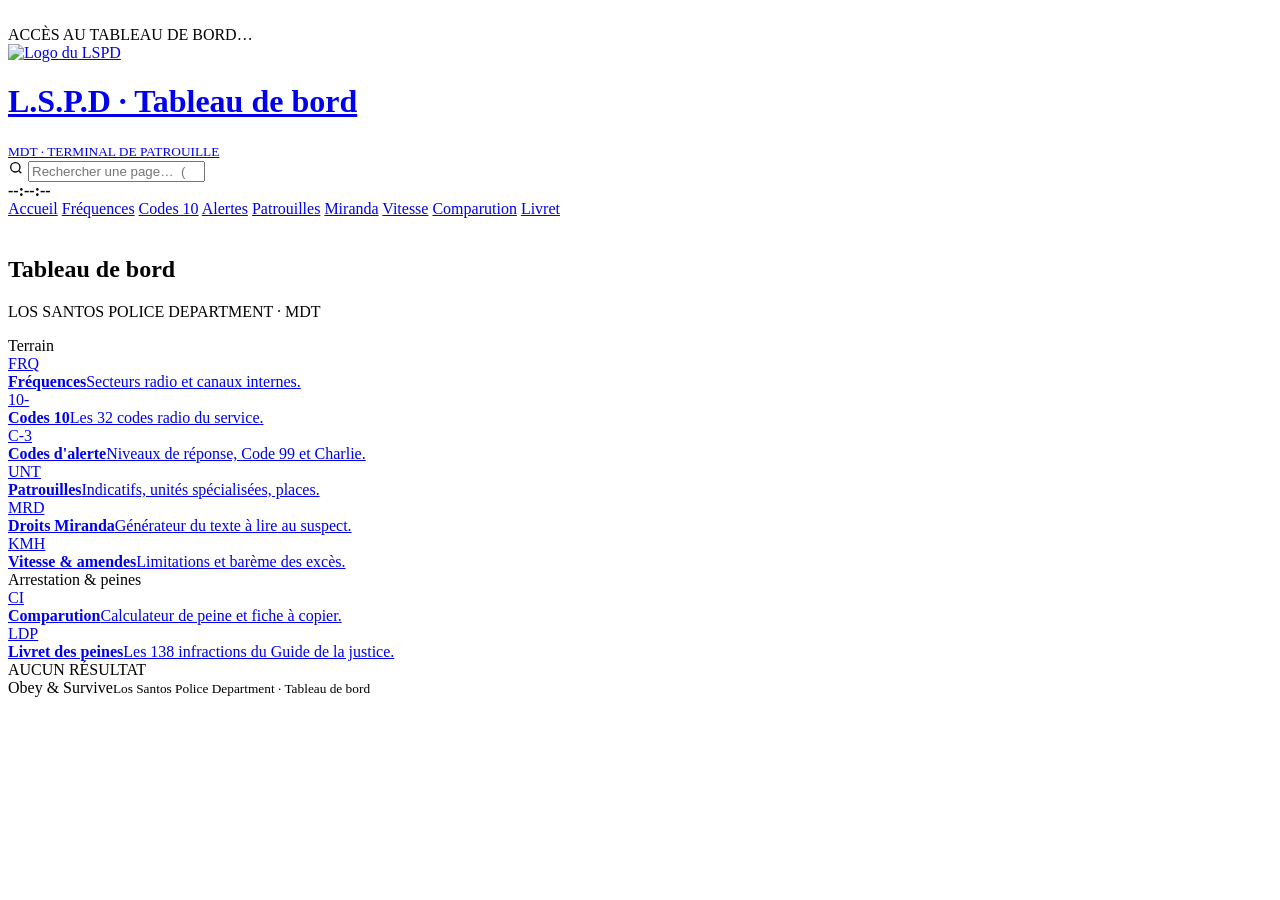
==== commit 3bcc1405: "Add files via upload" ====
--- a/index.html
+++ b/index.html
@@ -4,1090 +4,71 @@
 <meta charset="utf-8">
 <meta name="viewport" content="width=device-width, initial-scale=1">
 <title>L.S.P.D · Tableau de bord</title>
-<meta name="description" content="Tableau de bord du Los Santos Police Department : fréquences, codes radio, patrouilles, droits Miranda et barème routier.">
-<link rel="icon" href="[data-uri]">
+<meta name="description" content="Tableau de bord du Los Santos Police Department.">
+<link rel="icon" href="assets/logo.png">
 <link rel="preconnect" href="https://fonts.googleapis.com">
 <link rel="preconnect" href="https://fonts.gstatic.com" crossorigin>
 <link href="https://fonts.googleapis.com/css2?family=Oswald:wght@400;500;700&family=Share+Tech+Mono&family=Inter:wght@400;500;600&display=swap" rel="stylesheet">
-<style>
-:root{
-  --bg:#070d1a; --panel:#0e1830; --panel-2:#13203d; --line:rgba(201,162,39,.22);
-  --gold:#c9a227; --gold-2:#e6c75c; --text:#e8ecf4; --muted:#9aa7bf;
-  --red:#ff3b4a; --blue:#3d86ff; --green:#3dff8a; --amber:#ffb020;
-}
-*{box-sizing:border-box}
-html{scroll-behavior:smooth;scroll-padding-top:150px}
-body{margin:0;background:var(--bg);color:var(--text);font-family:Inter,system-ui,sans-serif;overflow-x:hidden}
-body::before{content:"";position:fixed;inset:0;z-index:-2;
-  background-image:linear-gradient(rgba(201,162,39,.05) 1px,transparent 1px),linear-gradient(90deg,rgba(201,162,39,.05) 1px,transparent 1px);
-  background-size:44px 44px}
-.glow{position:fixed;inset:0;z-index:-1;pointer-events:none}
-.glow::before,.glow::after{content:"";position:absolute;top:-35vh;width:60vw;height:70vh;border-radius:50%;filter:blur(110px);opacity:.12}
-.glow::before{left:-20vw;background:var(--red);animation:pulseL 2.6s infinite}
-.glow::after{right:-20vw;background:var(--blue);animation:pulseR 2.6s infinite}
-@keyframes pulseL{0%,40%{opacity:.2}50%,100%{opacity:.05}}
-@keyframes pulseR{0%,40%{opacity:.05}50%,100%{opacity:.2}}
-.mono{font-family:'Share Tech Mono',ui-monospace,monospace}
-
-/* Loader */
-#boot{position:fixed;inset:0;z-index:100;background:var(--bg);display:flex;flex-direction:column;align-items:center;justify-content:center;gap:22px;transition:opacity .7s,filter .7s}
-#boot.out{opacity:0;filter:blur(8px);pointer-events:none}
-.radar{position:relative;width:min(220px,55vw);aspect-ratio:1}
-.radar i{position:absolute;inset:0;border-radius:50%;border:1px solid rgba(201,162,39,.35)}
-.radar i:nth-child(2){inset:14%;border-style:dashed;animation:spin 10s linear infinite reverse}
-.radar b{position:absolute;inset:0;border-radius:50%;background:conic-gradient(rgba(230,199,92,.45),transparent 70deg);animation:spin 1.8s linear infinite}
-.radar img{position:absolute;inset:15%;width:70%;height:70%;object-fit:contain;filter:drop-shadow(0 0 20px rgba(230,199,92,.5))}
-@keyframes spin{to{transform:rotate(360deg)}}
-#boot .msg{font-family:'Share Tech Mono',monospace;color:var(--gold-2);letter-spacing:.3em;font-size:13px}
-#boot .track{width:min(360px,80vw);height:4px;background:rgba(255,255,255,.08);overflow:hidden}
-#boot .fill{height:100%;width:0;background:linear-gradient(90deg,var(--red),var(--gold),var(--blue));box-shadow:0 0 14px var(--gold);animation:load 1.6s ease-out forwards}
-@keyframes load{to{width:100%}}
-
-/* Header */
-header.top{position:sticky;top:0;z-index:20;background:rgba(7,13,26,.86);backdrop-filter:blur(12px);-webkit-backdrop-filter:blur(12px);border-bottom:1px solid var(--line)}
-.bar{max-width:1240px;margin:0 auto;padding:12px 16px;display:flex;align-items:center;gap:16px;flex-wrap:wrap}
-.brand{display:flex;align-items:center;gap:12px;text-decoration:none;color:var(--text);margin-right:auto}
-.brand img{width:48px;height:48px;object-fit:contain}
-.brand h1{margin:0;font-family:Oswald,sans-serif;font-size:20px;letter-spacing:.14em;text-transform:uppercase;line-height:1.1}
-.brand small{display:block;font-family:'Share Tech Mono',monospace;color:var(--gold-2);font-size:11px;letter-spacing:.24em}
-.clock{font-family:'Share Tech Mono',monospace;color:var(--muted);font-size:13px;text-align:right;line-height:1.3}
-.clock strong{color:var(--green);font-size:18px;font-weight:400;letter-spacing:.06em}
-.search{position:relative;flex:1 1 260px;max-width:380px}
-.search input{width:100%;min-height:44px;padding:10px 14px 10px 40px;background:var(--panel);border:1px solid var(--line);color:var(--text);font:inherit;font-size:14px;border-radius:2px;outline:none}
-.search input:focus{border-color:var(--gold);box-shadow:0 0 0 3px rgba(201,162,39,.18)}
-.search svg{position:absolute;left:12px;top:50%;transform:translateY(-50%);color:var(--muted)}
-nav.tabs{max-width:1240px;margin:0 auto;padding:0 16px 10px;display:flex;gap:6px;overflow-x:auto;scrollbar-width:none}
-nav.tabs::-webkit-scrollbar{display:none}
-nav.tabs a{flex:none;font-family:Oswald,sans-serif;text-transform:uppercase;letter-spacing:.12em;font-size:13px;color:var(--muted);text-decoration:none;padding:8px 14px;border:1px solid transparent;min-height:36px;display:flex;align-items:center}
-nav.tabs a:hover{color:var(--text);border-color:var(--line)}
-nav.tabs a.on{color:var(--bg);background:var(--gold-2)}
-
-main{max-width:1240px;margin:0 auto;padding:28px 16px 80px;display:grid;gap:28px}
-section{scroll-margin-top:150px}
-.sec-h{display:flex;align-items:baseline;gap:14px;margin:0 0 14px}
-.sec-h h2{margin:0;font-family:Oswald,sans-serif;font-size:24px;letter-spacing:.14em;text-transform:uppercase}
-.sec-h span{font-family:'Share Tech Mono',monospace;color:var(--gold-2);font-size:12px;letter-spacing:.2em}
-.sec-h::after{content:"";flex:1;height:1px;background:linear-gradient(90deg,var(--line),transparent)}
-
-.panel{background:linear-gradient(180deg,var(--panel-2),var(--panel));border:1px solid var(--line);position:relative}
-.panel::before{content:"";position:absolute;top:-1px;left:-1px;width:18px;height:18px;border-top:2px solid var(--gold);border-left:2px solid var(--gold)}
-.panel::after{content:"";position:absolute;bottom:-1px;right:-1px;width:18px;height:18px;border-bottom:2px solid var(--gold);border-right:2px solid var(--gold)}
-.panel h3{margin:0;padding:14px 18px;font-family:Oswald,sans-serif;font-weight:500;font-size:15px;letter-spacing:.16em;text-transform:uppercase;color:var(--gold-2);border-bottom:1px solid var(--line)}
-.grid2{display:grid;grid-template-columns:repeat(auto-fit,minmax(min(100%,380px),1fr));gap:20px}
-
-/* Frequencies */
-.freqs{display:grid;grid-template-columns:repeat(auto-fill,minmax(150px,1fr));gap:0;background:var(--panel)}
-.freq{box-shadow:inset -1px -1px 0 var(--line);background:var(--panel);padding:16px;display:flex;flex-direction:column;gap:6px;cursor:pointer;border:0;color:inherit;text-align:left;font:inherit;transition:background .2s}
-.freq:hover{background:#18284b}
-.freq .n{font-family:Oswald,sans-serif;letter-spacing:.1em;text-transform:uppercase;font-size:14px;color:var(--muted)}
-.freq .v{font-family:'Share Tech Mono',monospace;font-size:26px;color:var(--text)}
-.freq.hl .v{color:var(--gold-2)}
-.freq.urg .v{color:var(--red);text-shadow:0 0 12px rgba(255,59,74,.5)}
-.freq .dot{width:8px;height:8px;border-radius:50%;background:var(--green);box-shadow:0 0 8px var(--green);display:inline-block;margin-right:6px;animation:blink 1.6s infinite}
-.freq.urg .dot{background:var(--red);box-shadow:0 0 8px var(--red);animation-duration:.6s}
-@keyframes blink{50%{opacity:.25}}
-
-/* Code lists */
-.rows{list-style:none;margin:0;padding:6px 0}
-.rows li{display:grid;grid-template-columns:96px 1fr;gap:14px;align-items:center;padding:9px 18px;border-bottom:1px dashed rgba(201,162,39,.1);cursor:pointer;transition:background .15s}
-.rows li:last-child{border-bottom:0}
-.rows li:hover{background:rgba(201,162,39,.07)}
-.rows .c{font-family:'Share Tech Mono',monospace;font-size:16px;color:var(--gold-2)}
-.rows .d{font-size:14.5px;line-height:1.4}
-.rows li.danger .c{color:var(--red)}
-.rows li.danger .d{color:#ffd0d4}
-.rows li.hidden{display:none}
-.tag{display:inline-block;font-family:'Share Tech Mono',monospace;font-size:11px;letter-spacing:.1em;padding:2px 6px;border:1px solid currentColor;margin-left:8px;vertical-align:1px}
-.t-red{color:var(--red)} .t-amber{color:var(--amber)} .t-blue{color:var(--blue)} .t-green{color:var(--green)}
-
-/* Patrols */
-.units{display:grid;grid-template-columns:repeat(auto-fill,minmax(min(100%,230px),1fr));gap:0;background:var(--panel)}
-.unit{box-shadow:inset -1px -1px 0 var(--line);background:var(--panel);padding:16px 18px;display:flex;gap:14px;align-items:center}
-.unit .ic{flex:none;width:44px;height:44px;display:grid;place-items:center;border:1px solid var(--line);color:var(--gold-2);font-family:Oswald,sans-serif;font-weight:700;font-size:20px}
-.unit b{display:block;font-family:Oswald,sans-serif;letter-spacing:.08em;font-weight:500;font-size:17px}
-.unit span{color:var(--muted);font-size:13.5px}
-.unit.hidden{display:none}
-.seats{display:grid;grid-template-columns:repeat(auto-fit,minmax(min(100%,220px),1fr));gap:16px;padding:18px}
-.seat{border-left:3px solid var(--gold);padding:4px 0 4px 14px}
-.seat b{font-family:Oswald,sans-serif;letter-spacing:.1em;text-transform:uppercase;font-weight:500}
-.seat p{margin:4px 0 0;color:var(--muted);font-size:14px;line-height:1.45}
-
-/* Miranda */
-.miranda{display:grid;grid-template-columns:minmax(0,1fr) minmax(0,320px);gap:0}
-@media (max-width:860px){.miranda{grid-template-columns:1fr}}
-.script{padding:22px 24px;font-family:'Share Tech Mono',monospace;font-size:15px;line-height:1.75;color:#dfe6f3;white-space:pre-line}
-.script mark{background:rgba(201,162,39,.22);color:var(--gold-2);padding:0 4px}
-.form{border-left:1px solid var(--line);padding:20px;display:flex;flex-direction:column;gap:14px;background:rgba(0,0,0,.18)}
-@media (max-width:860px){.form{border-left:0;border-top:1px solid var(--line)}}
-.form label{display:flex;flex-direction:column;gap:6px;font-family:Oswald,sans-serif;letter-spacing:.12em;text-transform:uppercase;font-size:12px;color:var(--muted)}
-.form input,.form textarea{min-height:44px;background:var(--bg);border:1px solid var(--line);color:var(--text);padding:10px 12px;font:15px Inter,sans-serif;border-radius:2px;outline:none;resize:vertical}
-.form input:focus,.form textarea:focus{border-color:var(--gold)}
-.btn{min-height:44px;padding:10px 16px;background:var(--gold-2);color:var(--bg);border:0;font-family:Oswald,sans-serif;font-weight:700;letter-spacing:.14em;text-transform:uppercase;cursor:pointer;font-size:14px}
-.btn:hover{background:#f3d877}
-.btn.ghost{background:transparent;color:var(--gold-2);border:1px solid var(--line)}
-.note{margin:0;padding:14px 24px;border-top:1px solid var(--line);color:var(--amber);font-size:14px;display:flex;gap:10px;align-items:flex-start;line-height:1.5}
-
-/* Vitesse */
-.limits{display:grid;grid-template-columns:repeat(auto-fit,minmax(130px,1fr));gap:18px;padding:22px}
-.sign{display:flex;flex-direction:column;align-items:center;gap:10px;text-align:center}
-.sign .disc{width:92px;height:92px;border-radius:50%;background:#fff;border:9px solid #d81e2c;display:grid;place-items:center;color:#111;font-family:Oswald,sans-serif;font-weight:700;font-size:30px;box-shadow:0 0 0 2px #fff,0 10px 30px rgba(0,0,0,.4)}
-.sign span{font-family:Oswald,sans-serif;letter-spacing:.1em;text-transform:uppercase;font-size:13px;color:var(--muted)}
-table.fines{width:100%;border-collapse:collapse}
-.fines th,.fines td{padding:12px 18px;text-align:left;border-bottom:1px dashed rgba(201,162,39,.12);font-size:14.5px}
-.fines th{font-family:Oswald,sans-serif;font-weight:500;letter-spacing:.14em;text-transform:uppercase;font-size:12px;color:var(--muted)}
-.fines td.m{font-family:'Share Tech Mono',monospace;font-size:18px;color:var(--gold-2);white-space:nowrap}
-.fines tr.delit td{color:#ffd0d4}
-.fines tr.delit td.m{color:var(--red)}
-.meter{height:6px;background:rgba(255,255,255,.06);margin-top:6px;max-width:180px}
-.meter i{display:block;height:100%;background:linear-gradient(90deg,var(--green),var(--amber),var(--red))}
-
-.empty{display:none;text-align:center;color:var(--muted);padding:40px;font-family:'Share Tech Mono',monospace;letter-spacing:.14em}
-body.noresults .empty{display:block}
-
-footer{border-top:1px solid var(--line);padding:22px 16px;text-align:center;font-family:Oswald,sans-serif;letter-spacing:.4em;text-transform:uppercase;color:var(--gold-2);font-size:13px}
-footer small{display:block;margin-top:6px;font-family:Inter,sans-serif;letter-spacing:0;text-transform:none;color:var(--muted);font-size:12px}
-
-.toast{position:fixed;left:50%;bottom:24px;transform:translate(-50%,20px);opacity:0;background:var(--panel-2);border:1px solid var(--gold);color:var(--text);padding:12px 18px;font-family:'Share Tech Mono',monospace;font-size:13px;letter-spacing:.08em;transition:.25s;z-index:60;pointer-events:none}
-.toast.on{opacity:1;transform:translate(-50%,0)}
-
-.reveal{opacity:0;transform:translateY(18px);transition:opacity .6s ease,transform .6s ease}
-.reveal.in{opacity:1;transform:none}
-
-
-/* ---------- Justice ---------- */
-.combo{position:relative;display:flex;flex-direction:column;gap:6px}
-.combo>label{font-family:Oswald,sans-serif;letter-spacing:.12em;text-transform:uppercase;font-size:12px;color:var(--muted)}
-.combo-box{position:relative;display:flex;align-items:center}
-.combo-box>svg{position:absolute;left:12px;color:var(--muted);pointer-events:none}
-.combo-box input{flex:1;min-width:0;min-height:44px;background:var(--bg);border:1px solid var(--line);color:var(--text);padding:10px 48px 10px 38px;font:15px Inter,sans-serif;border-radius:2px;outline:none}
-.combo-box input:focus{border-color:var(--gold);box-shadow:0 0 0 3px rgba(201,162,39,.18)}
-.combo-toggle{position:absolute;right:2px;top:2px;bottom:2px;width:42px;background:none;border:0;border-left:1px solid var(--line);color:var(--gold-2);cursor:pointer;display:grid;place-items:center}
-.combo-list{position:absolute;left:0;right:0;top:100%;margin:4px 0 0;padding:4px 0;list-style:none;max-height:360px;overflow-y:auto;background:#0b1529;border:1px solid var(--gold);box-shadow:0 18px 40px rgba(0,0,0,.55);z-index:15}
-.combo-list .grp{position:sticky;top:-4px;background:#0b1529;padding:8px 14px 6px;font-family:Oswald,sans-serif;letter-spacing:.14em;text-transform:uppercase;font-size:11.5px;border-bottom:1px solid var(--line)}
-.combo-list .opt{display:grid;grid-template-columns:96px minmax(0,1fr) auto;gap:12px;align-items:center;padding:9px 14px;cursor:pointer;font-size:14px}
-.combo-list .opt .a{font-family:'Share Tech Mono',monospace;color:var(--gold-2);font-size:13px}
-.combo-list .opt .m{font-family:'Share Tech Mono',monospace;color:var(--muted);font-size:12.5px;white-space:nowrap;text-align:right}
-.combo-list .opt mark{background:rgba(230,199,92,.28);color:var(--text);padding:0 1px}
-.combo-list .opt.on,.combo-list .opt:hover{background:rgba(201,162,39,.16)}
-.combo-list .none{padding:16px 14px;color:var(--muted);font-size:14px}
-@media (max-width:600px){.combo-list .opt{grid-template-columns:72px minmax(0,1fr)}.combo-list .opt .m{grid-column:2;text-align:left}}
-
-main>section,.panel,.grid2>*,.cp-bottom>*,.tot{min-width:0}
-.tot span{overflow:hidden;text-overflow:ellipsis;white-space:nowrap}
-.tot strong{font-size:20px!important;overflow-wrap:anywhere}
-@media (max-width:420px){.cp-totals{grid-template-columns:1fr}.lv button{font-size:10.5px}}
-.sr{position:absolute;width:1px;height:1px;overflow:hidden;clip:rect(0 0 0 0)}
-.doc-title{text-transform:none!important;letter-spacing:.04em!important;font-family:'Share Tech Mono',monospace!important;font-size:13px!important;color:var(--muted)!important}
-.cp-head{display:grid;grid-template-columns:repeat(auto-fit,minmax(min(100%,180px),1fr));gap:14px;padding:18px}
-.cp-head label,.cp-add label,.tot.ed{display:flex;flex-direction:column;gap:6px;font-family:Oswald,sans-serif;letter-spacing:.12em;text-transform:uppercase;font-size:12px;color:var(--muted)}
-.cp-head input,.cp-head select,.cp-add select,.tot.ed input,.chips button{min-height:44px;background:var(--bg);border:1px solid var(--line);color:var(--text);padding:10px 12px;font:15px Inter,sans-serif;border-radius:2px;outline:none}
-.cp-head input:focus,.cp-head select:focus,.cp-add select:focus,.tot.ed input:focus{border-color:var(--gold);box-shadow:0 0 0 3px rgba(201,162,39,.18)}
-select{appearance:none;-webkit-appearance:none;background-image:linear-gradient(45deg,transparent 50%,var(--gold-2) 50%),linear-gradient(135deg,var(--gold-2) 50%,transparent 50%);background-position:calc(100% - 18px) 50%,calc(100% - 13px) 50%;background-size:5px 5px;background-repeat:no-repeat;padding-right:34px!important}
-select option,select optgroup{background:#0e1830;color:var(--text)}
-.cp-add{display:flex;gap:12px;align-items:flex-end;padding:0 18px 18px;flex-wrap:wrap}
-.cp-add .grow{flex:1 1 320px;min-width:0}
-.cp-add select{width:100%}
-.cp-tablewrap{overflow-x:auto;border-top:1px solid var(--line)}
-.cp-table,.pen-table{width:100%;border-collapse:collapse;min-width:720px}
-.cp-table th,.pen-table th{position:sticky;top:0;background:#0b1529;padding:10px 14px;text-align:left;font-family:Oswald,sans-serif;font-weight:500;letter-spacing:.12em;text-transform:uppercase;font-size:11.5px;color:var(--muted);border-bottom:1px solid var(--line)}
-.cp-table td,.pen-table td{padding:10px 14px;border-bottom:1px dashed rgba(201,162,39,.12);font-size:14px;vertical-align:middle}
-.c{text-align:center!important}.r{text-align:right!important}
-.art{font-family:'Share Tech Mono',monospace;color:var(--gold-2);white-space:nowrap}
-.cat{display:inline-block;font-family:'Share Tech Mono',monospace;font-size:11px;letter-spacing:.06em;padding:2px 7px;border:1px solid currentColor;white-space:nowrap;margin-top:4px}
-.cat-0{color:#9aa7bf}.cat-1{color:#5fd4ff}.cat-2{color:#3dff8a}.cat-3{color:#ffb020}.cat-4{color:#ff7a45}.cat-5{color:#ff3b4a}
-.num{font-family:'Share Tech Mono',monospace;white-space:nowrap}
-.zone{font-family:'Share Tech Mono',monospace;font-size:10.5px;color:var(--blue);border:1px solid var(--blue);padding:1px 5px;margin-left:6px;vertical-align:1px}
-.cp-table input[type=checkbox]{width:20px;height:20px;accent-color:var(--gold)}
-.cp-table .del{background:none;border:1px solid transparent;color:var(--muted);width:40px;height:40px;cursor:pointer;font-size:18px}
-.cp-table .del:hover{color:var(--red);border-color:rgba(255,59,74,.4)}
-.cp-empty{margin:0;padding:22px 18px;color:var(--muted);font-size:14px;text-align:center}
-.cp-bottom{display:grid;grid-template-columns:minmax(0,1fr) minmax(0,1.2fr) minmax(0,1fr);gap:18px;padding:18px;border-top:1px solid var(--line)}
-@media (max-width:980px){.cp-bottom{grid-template-columns:1fr}}
-.cp-flags{display:flex;flex-direction:column;gap:8px}
-.flag{display:flex;gap:10px;align-items:flex-start;padding:10px 12px;border:1px solid var(--line);font-size:13.5px;line-height:1.4}
-.flag b{font-family:Oswald,sans-serif;letter-spacing:.1em;text-transform:uppercase;font-weight:500;font-size:12.5px;display:block}
-.flag.red{border-color:rgba(255,59,74,.5);color:#ffd0d4}.flag.red b{color:var(--red)}
-.flag.amber{border-color:rgba(255,176,32,.5)}.flag.amber b{color:var(--amber)}
-.flag.blue{border-color:rgba(61,134,255,.5)}.flag.blue b{color:#7fb0ff}
-.flag.ok b{color:var(--green)}
-.lv-title{font-family:Oswald,sans-serif;letter-spacing:.12em;text-transform:uppercase;font-size:12px;color:var(--muted);margin-bottom:8px}
-.lv{display:grid;grid-template-columns:repeat(7,minmax(0,1fr));gap:4px}
-.lv button{min-height:44px;background:var(--bg);border:1px solid var(--line);color:var(--muted);font-family:'Share Tech Mono',monospace;font-size:12px;cursor:pointer;padding:4px 2px;line-height:1.15}
-.lv button:hover{color:var(--text)}
-.lv button.min{border-bottom:3px solid #3dff8a}.lv button.nom{border-bottom:3px solid var(--gold)}.lv button.max{border-bottom:3px solid var(--red)}
-.lv button[aria-checked=true]{background:var(--gold-2);color:var(--bg);border-color:var(--gold-2)}
-.lv-who{margin:10px 0 0;font-size:13.5px;color:var(--muted);line-height:1.45}
-.lv-who b{color:var(--text)}
-.cp-totals{display:grid;grid-template-columns:1fr 1fr;gap:10px;align-content:start}
-.tot{background:rgba(0,0,0,.2);border:1px solid var(--line);padding:10px 12px;display:flex;flex-direction:column;gap:4px}
-.tot span{font-family:Oswald,sans-serif;letter-spacing:.1em;text-transform:uppercase;font-size:11px;color:var(--muted)}
-.tot strong{font-family:'Share Tech Mono',monospace;font-weight:400;font-size:22px;color:var(--gold-2)}
-.tot.ed{padding:10px 12px}
-.tot.ed input{font-family:'Share Tech Mono',monospace;font-size:18px;min-height:40px;padding:6px 10px}
-.cp-actions{display:flex;gap:10px;flex-wrap:wrap;padding:0 18px 18px}
-.cp-rules{margin:0;padding:14px 18px 16px 36px;border-top:1px solid var(--line);color:var(--muted);font-size:13.5px;line-height:1.6}
-
-.chips{display:flex;gap:6px;flex-wrap:wrap;padding:14px 18px}
-.chips button{min-height:36px;padding:6px 12px;font-family:Oswald,sans-serif;letter-spacing:.08em;font-size:12.5px;text-transform:uppercase;cursor:pointer;color:var(--muted)}
-.chips button[aria-pressed=true]{background:var(--gold-2);color:var(--bg);border-color:var(--gold-2)}
-.pen-table tbody tr:hover{background:rgba(201,162,39,.06)}
-.pen-table td.n{color:var(--muted);font-size:13px;max-width:320px}
-.yes{color:var(--green);font-family:'Share Tech Mono',monospace}.no{color:#4a5670;font-family:'Share Tech Mono',monospace}
-.pen-row.hidden{display:none}
-.cp-tablewrap.tall{max-height:640px;overflow:auto}
-
-.proc-grid{display:grid;grid-template-columns:repeat(auto-fit,minmax(min(100%,360px),1fr));gap:20px;align-items:start}
-.proc-card summary{cursor:pointer;list-style:none;padding:14px 18px;font-family:Oswald,sans-serif;font-weight:500;letter-spacing:.16em;text-transform:uppercase;color:var(--gold-2);display:flex;justify-content:space-between;align-items:center;min-height:48px}
-.proc-card summary::-webkit-details-marker{display:none}
-.proc-card summary::after{content:"+";font-family:'Share Tech Mono',monospace;font-size:20px;color:var(--muted)}
-.proc-card[open] summary::after{content:"–"}
-.proc-card[open] summary{border-bottom:1px solid var(--line)}
-.proc-card ol{margin:0;padding:14px 18px 16px 40px;font-size:14.5px;line-height:1.55;display:flex;flex-direction:column;gap:6px}
-.proc-card ol li::marker{color:var(--gold-2);font-family:'Share Tech Mono',monospace}
-.proc-card .tags{display:flex;flex-wrap:wrap;gap:6px;padding:0 18px 16px}
-.proc-card .tags span{font-family:'Share Tech Mono',monospace;font-size:11.5px;padding:3px 8px;border:1px solid var(--line);color:var(--muted)}
-
-@media (max-width:600px){
-  .clock{display:none}
-  .rows li{grid-template-columns:76px 1fr;padding:9px 14px}
-  .brand h1{font-size:17px}
-}
-@media print{
-  #boot,.glow,header.top,.toast,.form{display:none!important}
-  body{background:#fff;color:#000} .panel{background:#fff;border-color:#999}
-  .reveal{opacity:1!important;transform:none!important}
-}
-@media (prefers-reduced-motion:reduce){*,*::before,*::after{animation:none!important;transition:none!important}.reveal{opacity:1;transform:none}}
-</style>
+<link rel="stylesheet" href="assets/style.css">
+<script>try{if(sessionStorage.getItem('lspd-boot')==='1')document.documentElement.classList.add('booted')}catch(e){}</script>
 </head>
 <body>
 <div class="glow" aria-hidden="true"></div>
 
 <div id="boot" role="status" aria-label="Chargement">
-  <div class="radar" aria-hidden="true"><i></i><i></i><b></b><img src="[data-uri]